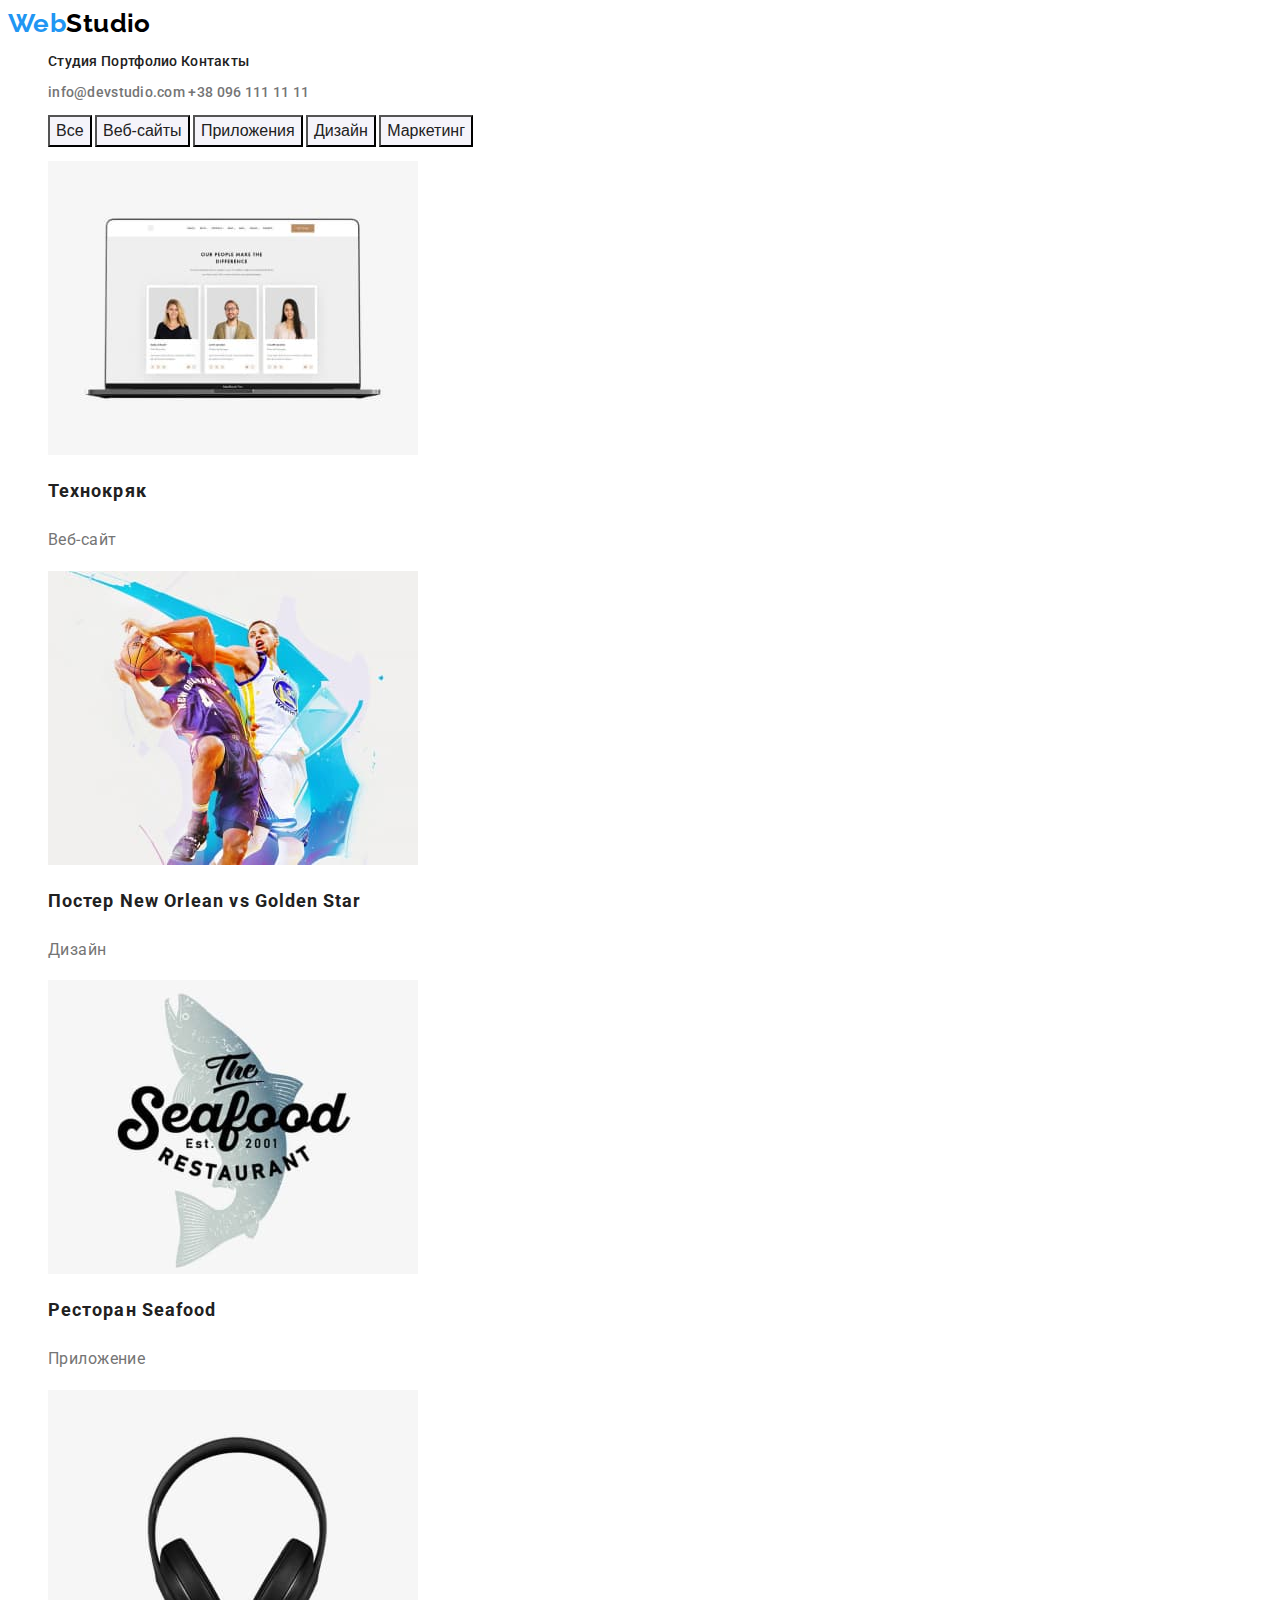
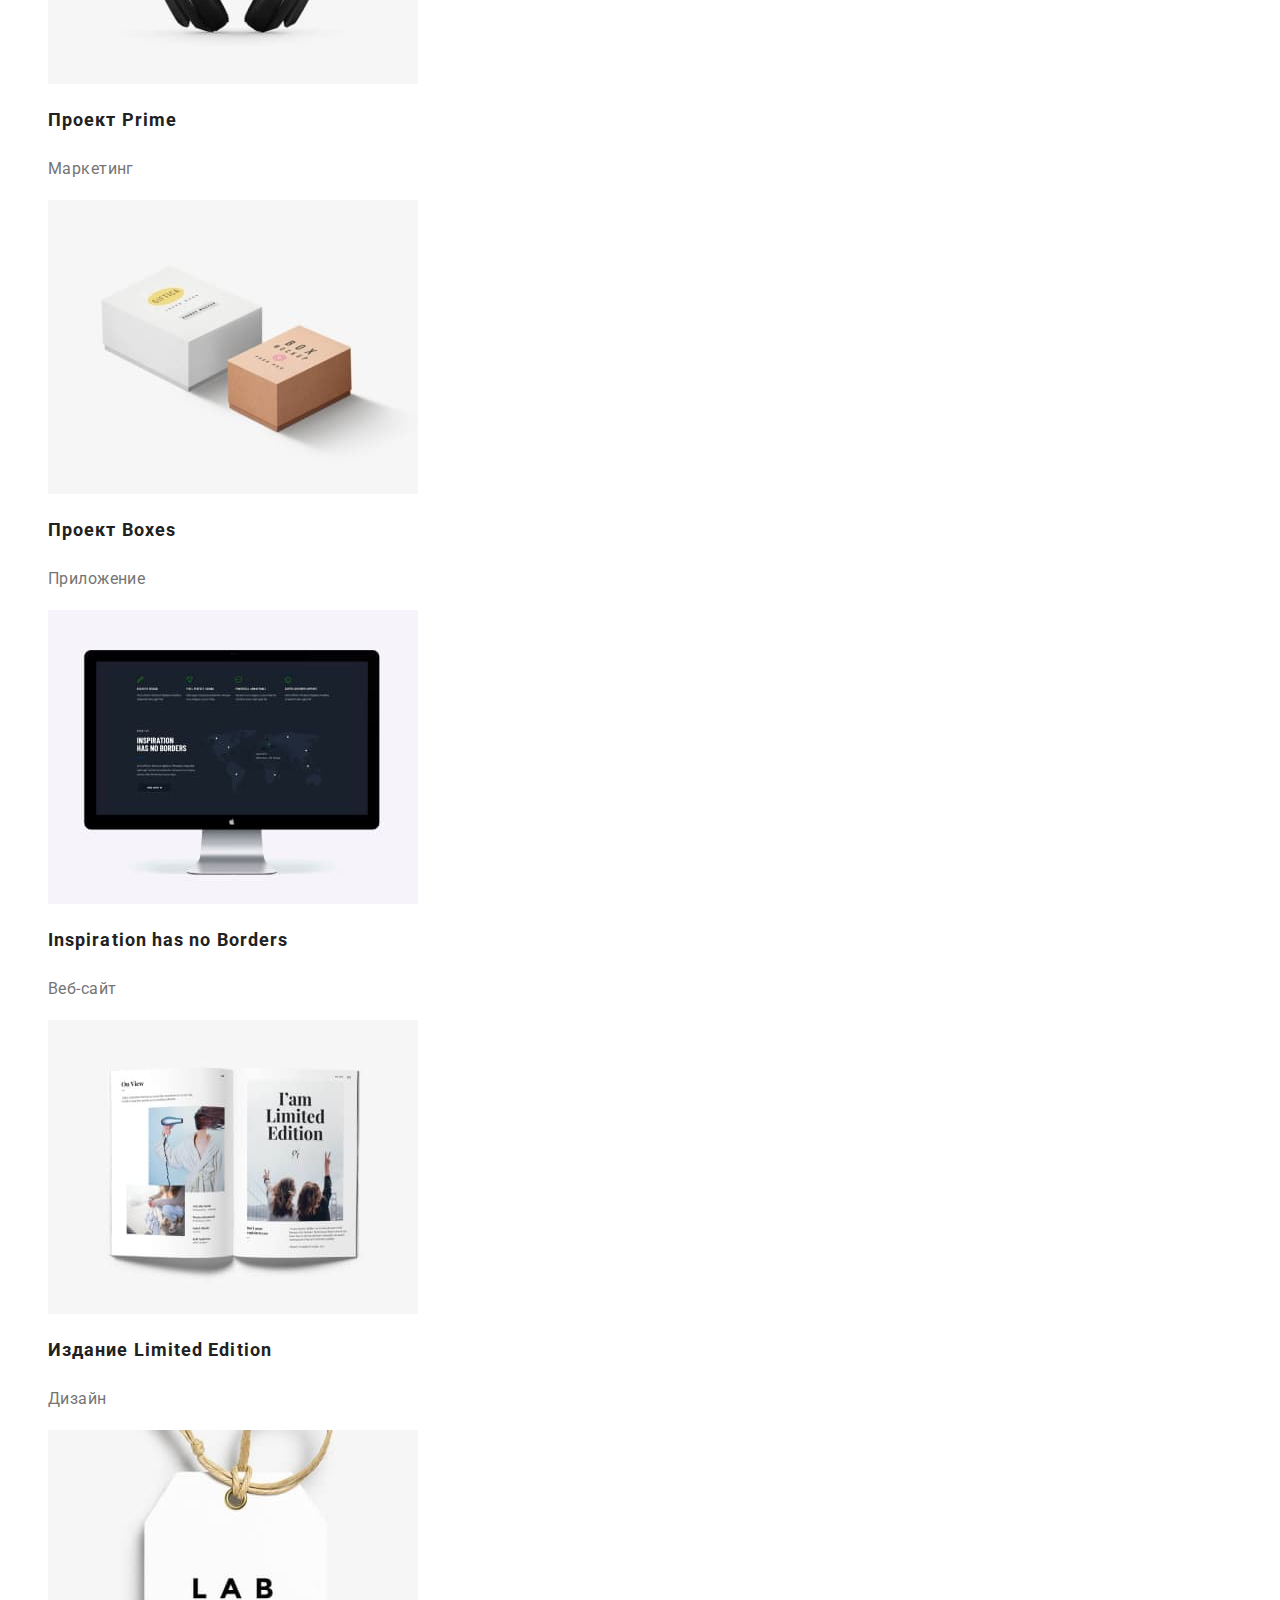
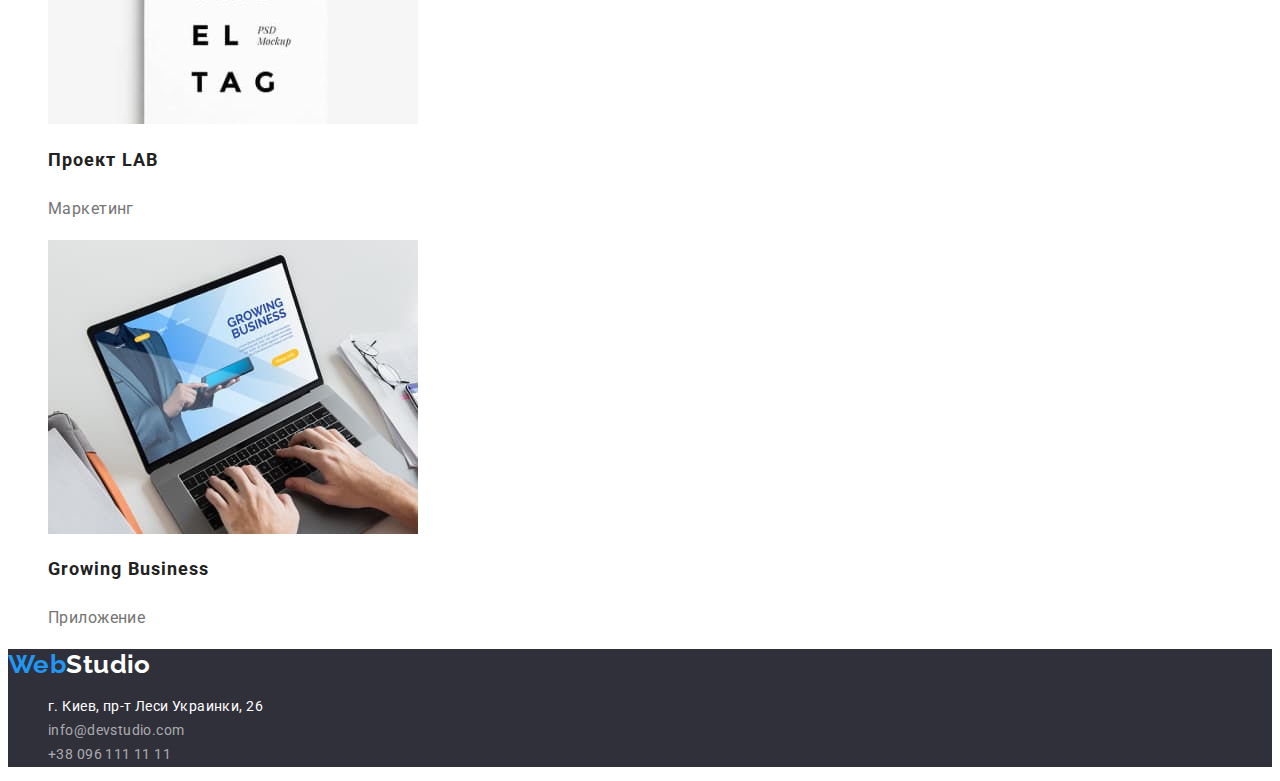
==== portfolio.html @ b0aa42a1 "Initial commit" ====
<!DOCTYPE html>
<html lang="ru">
  <head>
    <meta charset="UTF-8" />
    <meta http-equiv="X-UA-Compatible" content="IE=edge" />
    <meta name="viewport" content="width=device-width, initial-scale=1.0" />
    <title>PortfolioPage</title>
    <link
      href="https://fonts.googleapis.com/css2?family=Raleway:wght@700&family=Roboto:wght@400;500;700;900&display=swap"
      rel="stylesheet"
    />
    <link rel="stylesheet" href="./css/styles.css" />
  </head>

  <body>
    <!-- Header -->

    <header>
      <nav>
        <a href="./index.html" class="logo"><span class="logo-first">Web</span>Studio</a>

        <ul class="site-nav list">
          <li class="list-item"><a href="./index.html" class="link">Студия</a></li>
          <li class="list-item"><a href="./portfolio.html" class="link">Портфолио</a></li>
          <li class="list-item"><a href="#" class="link">Контакты</a></li>
        </ul>
      </nav>
      <ul class="auth-nav list">
        <li class="list-item">
          <a href="mailto:info@devstudio.com" class="link">info@devstudio.com</a>
        </li>
        <li class="list-item"><a href="tel:+380961111111" class="link">+38 096 111 11 11</a></li>
      </ul>
    </header>

    <!--Main section-->

    <main>
      <section class="section-portfolio">
        <h1 hidden>Наши работы</h1>

        <!-- Works filter -->

        <ul class="filter list">
          <li class="list-item"><button type="button" class="filter-button">Все</button></li>
          <li class="list-item"><button type="button" class="filter-button">Веб-сайты</button></li>
          <li class="list-item"><button type="button" class="filter-button">Приложения</button></li>
          <li class="list-item"><button type="button" class="filter-button">Дизайн</button></li>
          <li class="list-item"><button type="button" class="filter-button">Маркетинг</button></li>
        </ul>

        <!-- Works examples -->

        <ul class="filter-items list">
          <li>
            <a href="#" class="link">
              <img src="./images/web-tech.jpg" alt="Презентация проекта технокряк" width="370" />
              <h2 class="title">Технокряк</h2>
              <p class="filter-type">Веб-сайт</p>
            </a>
          </li>
          <li>
            <a href="#" class="link">
              <img
                src="./images/design-no.jpg"
                alt="Постер New Orlean vs Golden State Warriors"
                width="370"
              />
              <h2 class="title">Постер New Orlean vs Golden Star</h2>
              <p class="filter-type">Дизайн</p>
            </a>
          </li>
          <li>
            <a href="#" class="link">
              <img
                src="./images/app-seafoof.jpg"
                alt="Презентация приложения Seafood"
                width="370"
              />
              <h2 class="title">Ресторан Seafood</h2>
              <p class="filter-type">Приложение</p>
            </a>
          </li>
          <li>
            <a href="#" class="link">
              <img src="./images/marketing-prime.jpg" alt="Презентация проекта Prime" width="370" />
              <h2 class="title">Проект Prime</h2>
              <p class="filter-type">Маркетинг</p>
            </a>
          </li>
          <li>
            <a href="#" class="link">
              <img src="./images/app-boxes.jpg" alt="Презентация проекта Boxes" width="370" />
              <h2 class="title">Проект Boxes</h2>
              <p class="filter-type">Приложение</p>
            </a>
          </li>
          <li>
            <a href="#" class="link">
              <img
                src="./images/web-inspiration.jpg"
                alt="Презентация проекта Inspiration has no Borders"
                width="370"
              />
              <h2 class="title">Inspiration has no Borders</h2>
              <p class="filter-type">Веб-сайт</p>
            </a>
          </li>
          <li>
            <a href="#" class="link">
              <img src="./images/design-le.jpg" alt="Дизайн издания Limited Edition" width="370" />
              <h2 class="title">Издание Limited Edition</h2>
              <p class="filter-type">Дизайн</p>
            </a>
          </li>
          <li>
            <a href="#" class="link">
              <img src="./images/marketing-lab.jpg" alt="Презентация проекта LAB" width="370" />
              <h2 class="title">Проект LAB</h2>
              <p class="filter-type">Маркетинг</p>
            </a>
          </li>
          <li>
            <a href="#" class="link">
              <img
                src="./images/app-gb.jpg"
                alt="Презентация приложения Growing Business"
                width="370"
              />
              <h2 class="title">Growing Business</h2>
              <p class="filter-type">Приложение</p>
            </a>
          </li>
        </ul>
      </section>
    </main>

    <!-- Footer -->

    <footer class="section-address">
      <a href="./index.html" class="logo"><span class="logo-first">Web</span>Studio</a>
      <address>
        <ul class="list">
          <li>
            <a
              href="https://www.google.com.ua/maps/place/%D0%B1%D1%83%D0%BB.+%D0%9B%D0%B5%D1%81%D0%B8+%D0%A3%D0%BA%D1%80%D0%B0%D0%B8%D0%BD%D0%BA%D0%B8,+26,+%D0%9A%D0%B8%D0%B5%D0%B2,+02000/@50.4267174,30.5365151,17.56z/data=!4m5!3m4!1s0x40d4cf0e033ecbe9:0x57a4dffefec77da0!8m2!3d50.4265807!4d30.538386?hl=ru"
              class="map-address link"
              >г. Киев, пр-т Леси Украинки, 26</a
            >
          </li>
          <li>
            <a href="mailto:info@devstudio.com" class="email link">info@devstudio.com</a>
          </li>
          <li>
            <a href="tel:+380961111111" class="phone link">+38 096 111 11 11</a>
          </li>
        </ul>
      </address>
    </footer>
  </body>
</html>
---- css/styles.css ----
:root {
  --primary-text-color: #757575;
  --title-text-color: #212121;
  --accent-color: #2196f3;
  --primary-bgcolor: #ffffff;
  --secondary-bgcolor: #2f303a;
}

body {
  background-color: var(--primary-bgcolor);
  color: var(--primary-text-color);
  font-family: Roboto, sans-serif;
  font-size: 14px;
  letter-spacing: 0.03em;
}

.link {
  text-decoration: unset;
}

.list {
  list-style: none;
}

.section-title {
  color: var(--title-text-color);
}

/* Header */

/* Logo */

.logo {
  text-decoration: unset;
  color: #000000;
  font-family: Raleway, sans-serif;
  font-weight: 700;
  font-size: 26px;
  line-height: 1.19;
}

.logo-first {
  color: var(--accent-color);
}

/* Main navigation */

.site-nav .link {
  text-decoration: unset;
  color: var(--title-text-color);
  font-weight: 500;
  line-height: 1.14;
  letter-spacing: 0.02em;
}

.site-nav .list-item,
.auth-nav .list-item {
  display: inline-block;
}

.site-nav .link:hover,
.site-nav .link:focus {
  color: var(--accent-color);
}

.auth-nav .link {
  color: var(--primary-text-color);
  font-weight: 500;
  line-height: 1.14;
  letter-spacing: 0.02em;
}

.auth-nav .link:hover,
.auth-nav .link:focus {
  color: var(--accent-color);
}

/* Hero title*/

.hero-title {
  font-weight: 900;
  font-size: 44px;
  line-height: 1.36;
  text-align: center;
  letter-spacing: 0.06em;
  color: #ffffff;
  text-transform: uppercase;
  background-color: var(--secondary-bgcolor); /* temporarily add-ons for visualization */
}

/* Hero button */

.hero-button {
  color: #ffffff;
  background-color: var(--accent-color);
  font-weight: 700;
  font-size: 16px;
  line-height: 1.87;
  display: flex;
  align-items: center;
  text-align: center;
  letter-spacing: 0.06em;
  cursor: pointer;
}

/* Features section */

.section-features {
  line-height: 1.71;
}

.section-features .title {
  color: var(--title-text-color);
  font-weight: 700;
  line-height: 1.14;
  text-transform: uppercase;
}

.features > .list-item {
  display: inline-block;
}

/* Occupation section */

.section-occupation > .section-title {
  font-weight: 700;
  font-size: 36px;
  line-height: 1.17;
}

.occupation > .list-item {
  display: inline-block;
}

/* Our tem section */

.section-team {
  background-color: #e5e5e5;
}

.section-team > .section-title {
  font-weight: 700;
  font-size: 36px;
  line-height: 1.17;
}

.team-unit {
  color: var(--title-text-color);
  font-weight: 500;
  font-size: 16px;
  line-height: 1.19;
  text-align: center;
}

.unit-position {
  font-size: 16px;
  line-height: 1.19;
  text-align: center;
}

.team > .list-item {
  display: inline-block;
  background-color: var(--primary-bgcolor);
}

/* Footer */

.section-address {
  background-color: var(--secondary-bgcolor);
  line-height: 1.71;
}

.section-address .logo {
  color: #ffffff;
}

.section-address .map-address {
  font-style: normal;
  color: #ffffff;
}

.section-address .email,
.section-address .phone {
  font-style: normal;
  color: #ffffff99;
}

.section-address .link:hover,
.section-address .link:focus {
  color: var(--accent-color);
}

/* PORTFOLIO PAGE PORTFOLIO PAGE PORTFOLIO PAGE PORTFOLIO PAGE PORTFOLIO PAGE PORTFOLIO PAGE */

/* Works filter */

.filter > .list-item {
  display: inline-block;
}

.filter-button {
  background-color: #f5f4fa;
  color: var(--title-text-color);
  font-weight: 500;
  font-size: 16px;
  line-height: 1.62;
  text-align: center;
  cursor: pointer;
}

.filter-button:hover,
.filter-button:focus {
  background-color: var(--accent-color);
  color: #ffffff;
}

.filter-items .title {
  color: var(--title-text-color);
  font-weight: 700;
  font-size: 18px;
  line-height: 2;
  letter-spacing: 0.06em;
}

.filter-items .filter-type {
  color: var(--primary-text-color);
  font-size: 16px;
  line-height: 1.87;
}
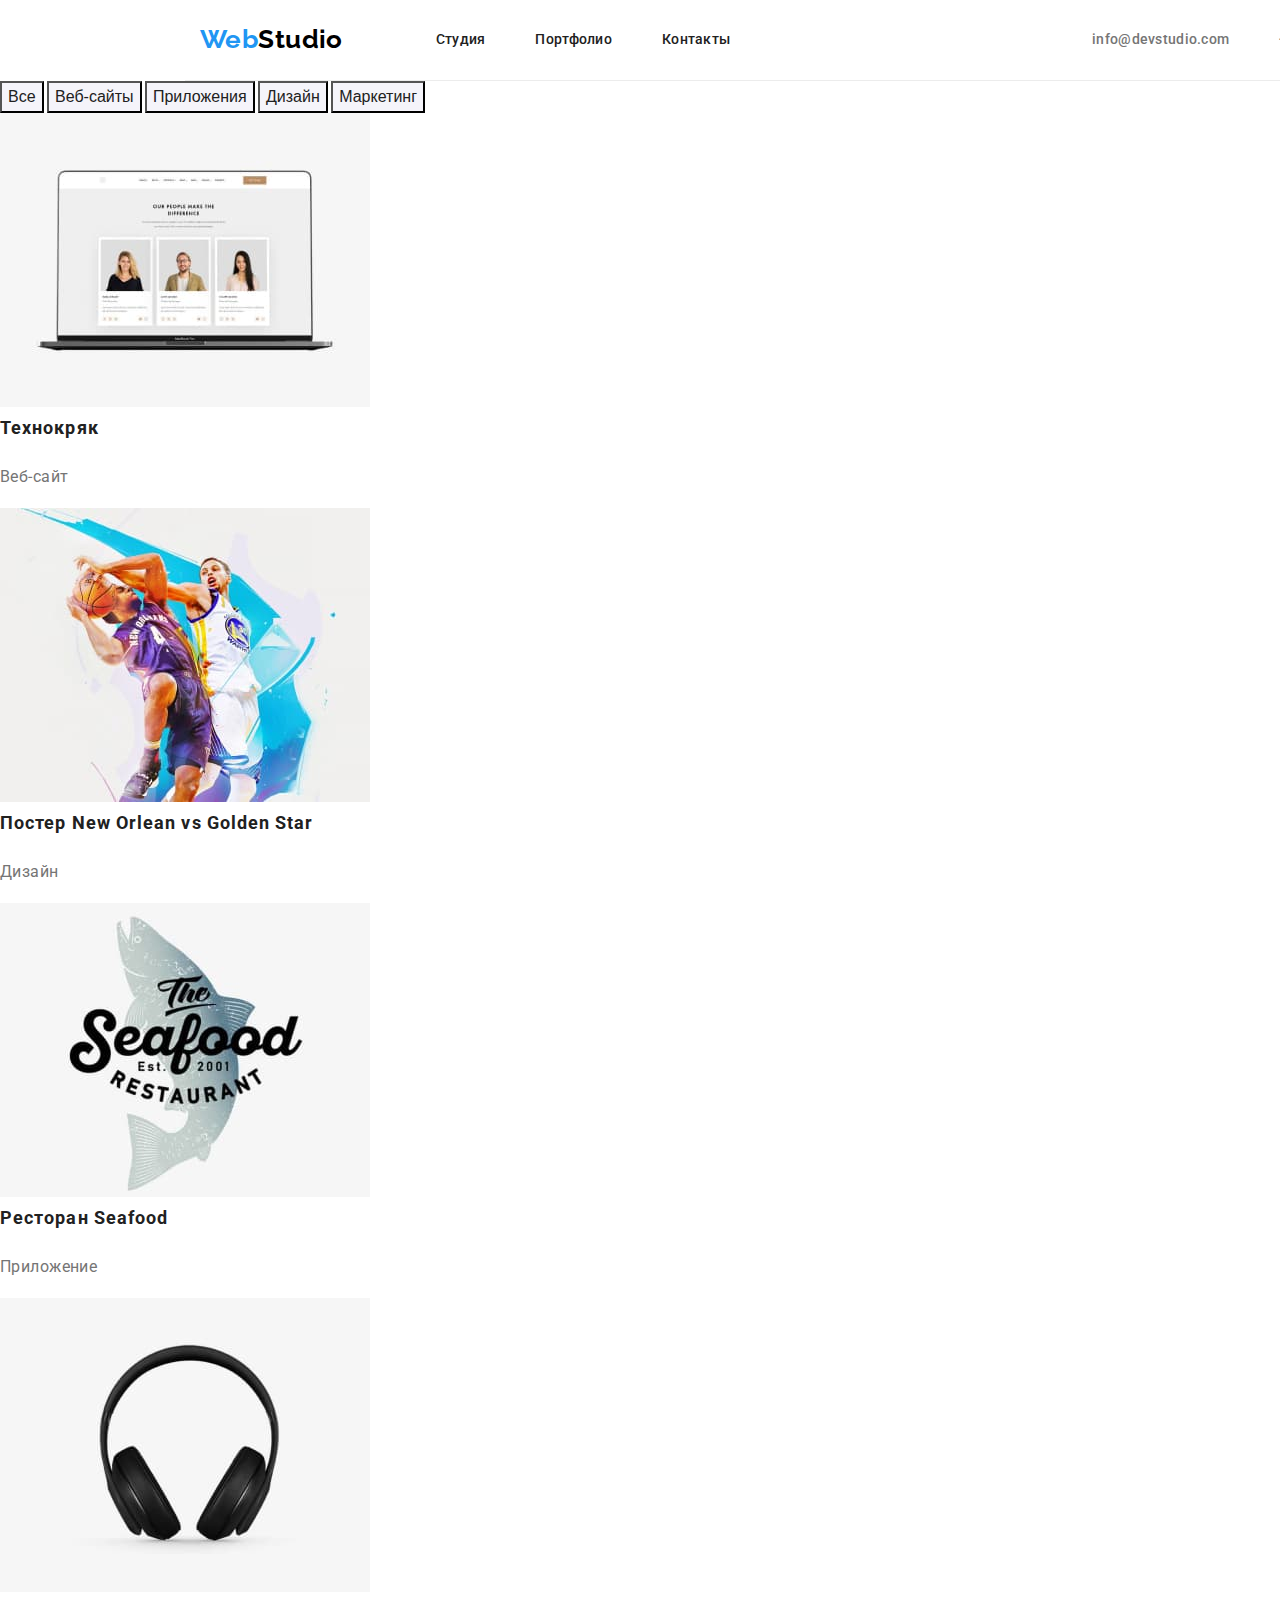
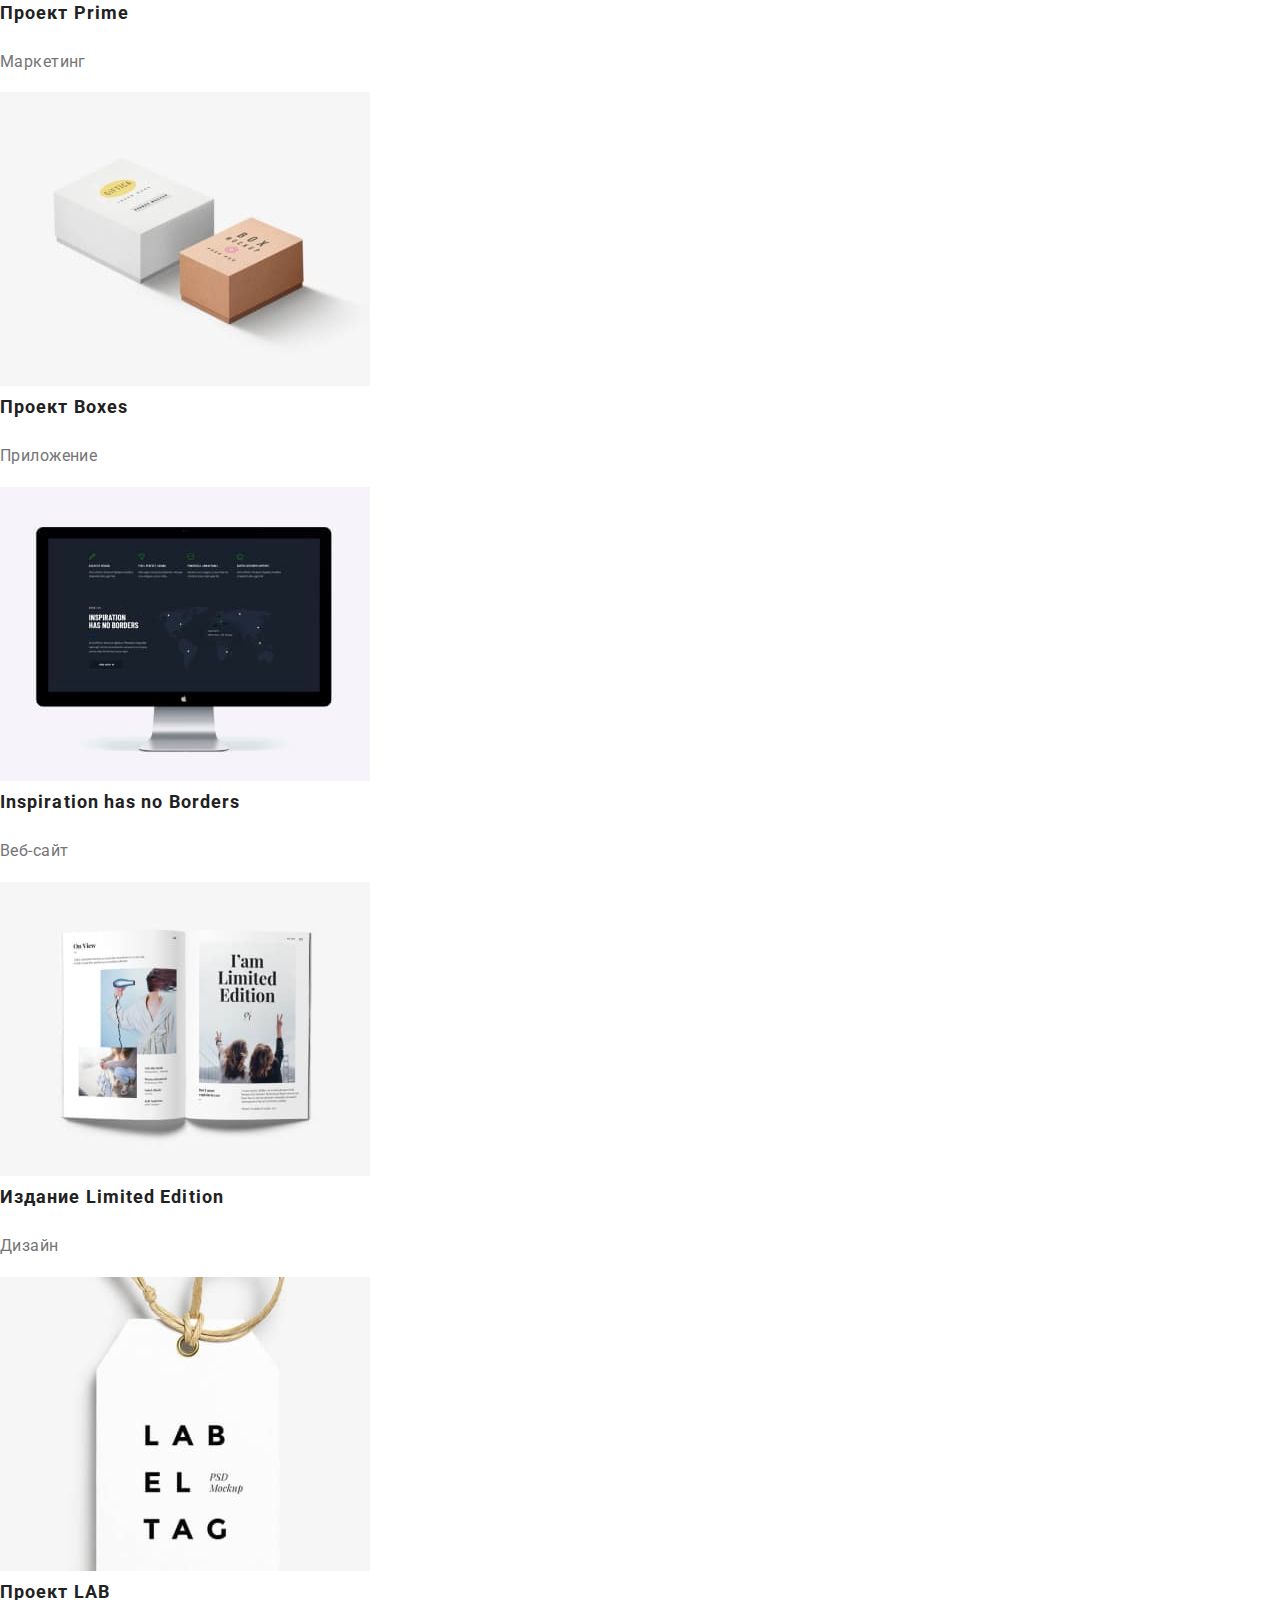
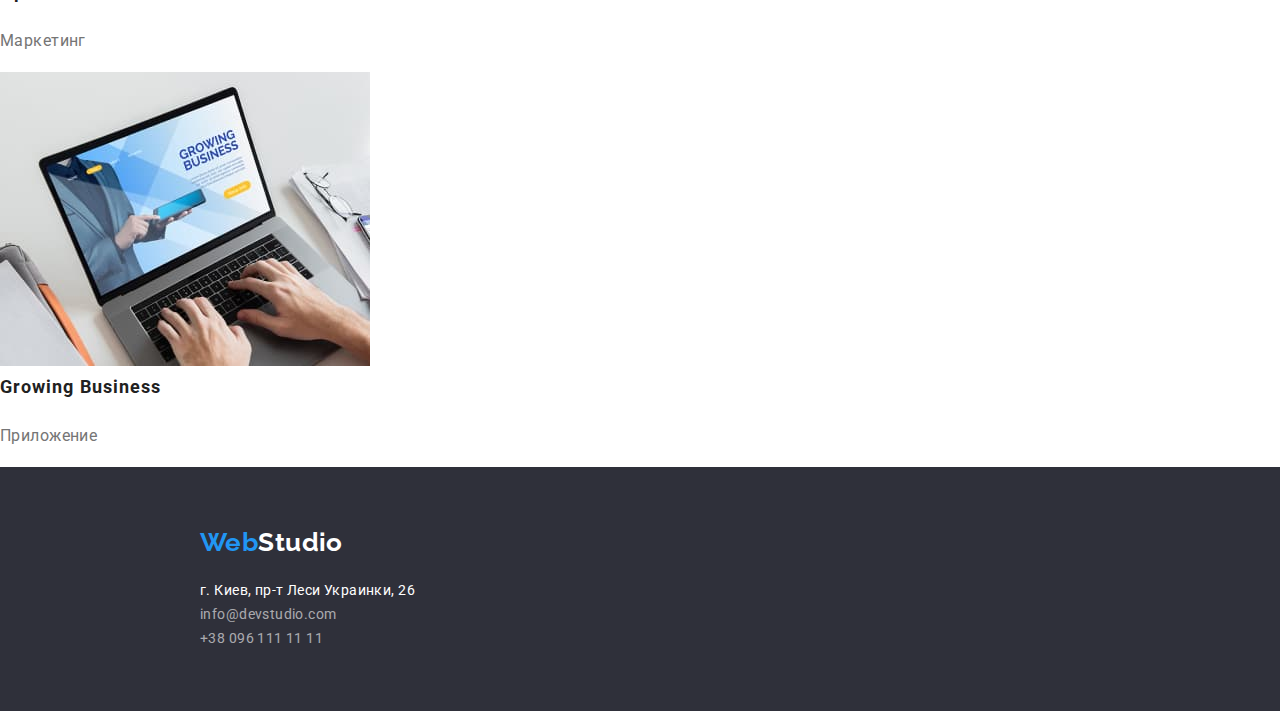
==== commit be8e2a2a: "finish main page" ====
--- a/portfolio.html
+++ b/portfolio.html
@@ -13,149 +13,170 @@
   </head>
 
   <body>
-    <!-- Header -->
+    <div class="wrap">
+      <!--Header-->
 
-    <header>
-      <nav>
-        <a href="./index.html" class="logo"><span class="logo-first">Web</span>Studio</a>
+      <header>
+        <div class="container top-bar">
+          <a href="./index.html" class="logo"><span class="logo-first">Web</span>Studio</a>
+          <nav>
+            <ul class="site-nav list">
+              <li class="list-item"><a href="./index.html" class="link">Студия</a></li>
+              <li class="list-item"><a href="./portfolio.html" class="link">Портфолио</a></li>
+              <li class="list-item"><a href="#" class="link">Контакты</a></li>
+            </ul>
+          </nav>
+          <ul class="auth-nav list">
+            <li class="list-item">
+              <a href="mailto:info@devstudio.com" class="link">info@devstudio.com</a>
+            </li>
+            <li class="list-item">
+              <a href="tel:+380961111111" class="link">+38 096 111 11 11</a>
+            </li>
+          </ul>
+        </div>
+      </header>
 
-        <ul class="site-nav list">
-          <li class="list-item"><a href="./index.html" class="link">Студия</a></li>
-          <li class="list-item"><a href="./portfolio.html" class="link">Портфолио</a></li>
-          <li class="list-item"><a href="#" class="link">Контакты</a></li>
-        </ul>
-      </nav>
-      <ul class="auth-nav list">
-        <li class="list-item">
-          <a href="mailto:info@devstudio.com" class="link">info@devstudio.com</a>
-        </li>
-        <li class="list-item"><a href="tel:+380961111111" class="link">+38 096 111 11 11</a></li>
-      </ul>
-    </header>
+      <!--Main section-->
 
-    <!--Main section-->
+      <main>
+        <section class="section-portfolio">
+          <h1 hidden>Наши работы</h1>
 
-    <main>
-      <section class="section-portfolio">
-        <h1 hidden>Наши работы</h1>
+          <!-- Works filter -->
 
-        <!-- Works filter -->
+          <ul class="filter list">
+            <li class="list-item"><button type="button" class="filter-button">Все</button></li>
+            <li class="list-item">
+              <button type="button" class="filter-button">Веб-сайты</button>
+            </li>
+            <li class="list-item">
+              <button type="button" class="filter-button">Приложения</button>
+            </li>
+            <li class="list-item"><button type="button" class="filter-button">Дизайн</button></li>
+            <li class="list-item">
+              <button type="button" class="filter-button">Маркетинг</button>
+            </li>
+          </ul>
 
-        <ul class="filter list">
-          <li class="list-item"><button type="button" class="filter-button">Все</button></li>
-          <li class="list-item"><button type="button" class="filter-button">Веб-сайты</button></li>
-          <li class="list-item"><button type="button" class="filter-button">Приложения</button></li>
-          <li class="list-item"><button type="button" class="filter-button">Дизайн</button></li>
-          <li class="list-item"><button type="button" class="filter-button">Маркетинг</button></li>
-        </ul>
+          <!-- Works examples -->
 
-        <!-- Works examples -->
+          <ul class="filter-items list">
+            <li>
+              <a href="#" class="link">
+                <img src="./images/web-tech.jpg" alt="Презентация проекта технокряк" width="370" />
+                <h2 class="title">Технокряк</h2>
+                <p class="filter-type">Веб-сайт</p>
+              </a>
+            </li>
+            <li>
+              <a href="#" class="link">
+                <img
+                  src="./images/design-no.jpg"
+                  alt="Постер New Orlean vs Golden State Warriors"
+                  width="370"
+                />
+                <h2 class="title">Постер New Orlean vs Golden Star</h2>
+                <p class="filter-type">Дизайн</p>
+              </a>
+            </li>
+            <li>
+              <a href="#" class="link">
+                <img
+                  src="./images/app-seafoof.jpg"
+                  alt="Презентация приложения Seafood"
+                  width="370"
+                />
+                <h2 class="title">Ресторан Seafood</h2>
+                <p class="filter-type">Приложение</p>
+              </a>
+            </li>
+            <li>
+              <a href="#" class="link">
+                <img
+                  src="./images/marketing-prime.jpg"
+                  alt="Презентация проекта Prime"
+                  width="370"
+                />
+                <h2 class="title">Проект Prime</h2>
+                <p class="filter-type">Маркетинг</p>
+              </a>
+            </li>
+            <li>
+              <a href="#" class="link">
+                <img src="./images/app-boxes.jpg" alt="Презентация проекта Boxes" width="370" />
+                <h2 class="title">Проект Boxes</h2>
+                <p class="filter-type">Приложение</p>
+              </a>
+            </li>
+            <li>
+              <a href="#" class="link">
+                <img
+                  src="./images/web-inspiration.jpg"
+                  alt="Презентация проекта Inspiration has no Borders"
+                  width="370"
+                />
+                <h2 class="title">Inspiration has no Borders</h2>
+                <p class="filter-type">Веб-сайт</p>
+              </a>
+            </li>
+            <li>
+              <a href="#" class="link">
+                <img
+                  src="./images/design-le.jpg"
+                  alt="Дизайн издания Limited Edition"
+                  width="370"
+                />
+                <h2 class="title">Издание Limited Edition</h2>
+                <p class="filter-type">Дизайн</p>
+              </a>
+            </li>
+            <li>
+              <a href="#" class="link">
+                <img src="./images/marketing-lab.jpg" alt="Презентация проекта LAB" width="370" />
+                <h2 class="title">Проект LAB</h2>
+                <p class="filter-type">Маркетинг</p>
+              </a>
+            </li>
+            <li>
+              <a href="#" class="link">
+                <img
+                  src="./images/app-gb.jpg"
+                  alt="Презентация приложения Growing Business"
+                  width="370"
+                />
+                <h2 class="title">Growing Business</h2>
+                <p class="filter-type">Приложение</p>
+              </a>
+            </li>
+          </ul>
+        </section>
+      </main>
 
-        <ul class="filter-items list">
-          <li>
-            <a href="#" class="link">
-              <img src="./images/web-tech.jpg" alt="Презентация проекта технокряк" width="370" />
-              <h2 class="title">Технокряк</h2>
-              <p class="filter-type">Веб-сайт</p>
-            </a>
-          </li>
-          <li>
-            <a href="#" class="link">
-              <img
-                src="./images/design-no.jpg"
-                alt="Постер New Orlean vs Golden State Warriors"
-                width="370"
-              />
-              <h2 class="title">Постер New Orlean vs Golden Star</h2>
-              <p class="filter-type">Дизайн</p>
-            </a>
-          </li>
-          <li>
-            <a href="#" class="link">
-              <img
-                src="./images/app-seafoof.jpg"
-                alt="Презентация приложения Seafood"
-                width="370"
-              />
-              <h2 class="title">Ресторан Seafood</h2>
-              <p class="filter-type">Приложение</p>
-            </a>
-          </li>
-          <li>
-            <a href="#" class="link">
-              <img src="./images/marketing-prime.jpg" alt="Презентация проекта Prime" width="370" />
-              <h2 class="title">Проект Prime</h2>
-              <p class="filter-type">Маркетинг</p>
-            </a>
-          </li>
-          <li>
-            <a href="#" class="link">
-              <img src="./images/app-boxes.jpg" alt="Презентация проекта Boxes" width="370" />
-              <h2 class="title">Проект Boxes</h2>
-              <p class="filter-type">Приложение</p>
-            </a>
-          </li>
-          <li>
-            <a href="#" class="link">
-              <img
-                src="./images/web-inspiration.jpg"
-                alt="Презентация проекта Inspiration has no Borders"
-                width="370"
-              />
-              <h2 class="title">Inspiration has no Borders</h2>
-              <p class="filter-type">Веб-сайт</p>
-            </a>
-          </li>
-          <li>
-            <a href="#" class="link">
-              <img src="./images/design-le.jpg" alt="Дизайн издания Limited Edition" width="370" />
-              <h2 class="title">Издание Limited Edition</h2>
-              <p class="filter-type">Дизайн</p>
-            </a>
-          </li>
-          <li>
-            <a href="#" class="link">
-              <img src="./images/marketing-lab.jpg" alt="Презентация проекта LAB" width="370" />
-              <h2 class="title">Проект LAB</h2>
-              <p class="filter-type">Маркетинг</p>
-            </a>
-          </li>
-          <li>
-            <a href="#" class="link">
-              <img
-                src="./images/app-gb.jpg"
-                alt="Презентация приложения Growing Business"
-                width="370"
-              />
-              <h2 class="title">Growing Business</h2>
-              <p class="filter-type">Приложение</p>
-            </a>
-          </li>
-        </ul>
-      </section>
-    </main>
+      <!-- Footer -->
 
-    <!-- Footer -->
-
-    <footer class="section-address">
-      <a href="./index.html" class="logo"><span class="logo-first">Web</span>Studio</a>
-      <address>
-        <ul class="list">
-          <li>
-            <a
-              href="https://www.google.com.ua/maps/place/%D0%B1%D1%83%D0%BB.+%D0%9B%D0%B5%D1%81%D0%B8+%D0%A3%D0%BA%D1%80%D0%B0%D0%B8%D0%BD%D0%BA%D0%B8,+26,+%D0%9A%D0%B8%D0%B5%D0%B2,+02000/@50.4267174,30.5365151,17.56z/data=!4m5!3m4!1s0x40d4cf0e033ecbe9:0x57a4dffefec77da0!8m2!3d50.4265807!4d30.538386?hl=ru"
-              class="map-address link"
-              >г. Киев, пр-т Леси Украинки, 26</a
-            >
-          </li>
-          <li>
-            <a href="mailto:info@devstudio.com" class="email link">info@devstudio.com</a>
-          </li>
-          <li>
-            <a href="tel:+380961111111" class="phone link">+38 096 111 11 11</a>
-          </li>
-        </ul>
-      </address>
-    </footer>
+      <footer class="section bottom">
+        <div class="container bottom-shell">
+          <a href="./index.html" class="logo"><span class="logo-first">Web</span>Studio</a>
+          <address>
+            <ul class="bottom-list list">
+              <li>
+                <a
+                  href="https://www.google.com.ua/maps/place/%D0%B1%D1%83%D0%BB.+%D0%9B%D0%B5%D1%81%D0%B8+%D0%A3%D0%BA%D1%80%D0%B0%D0%B8%D0%BD%D0%BA%D0%B8,+26,+%D0%9A%D0%B8%D0%B5%D0%B2,+02000/@50.4267174,30.5365151,17.56z/data=!4m5!3m4!1s0x40d4cf0e033ecbe9:0x57a4dffefec77da0!8m2!3d50.4265807!4d30.538386?hl=ru"
+                  class="map-address link"
+                  >г. Киев, пр-т Леси Украинки, 26</a
+                >
+              </li>
+              <li>
+                <a href="mailto:info@devstudio.com" class="mailphone link">info@devstudio.com</a>
+              </li>
+              <li>
+                <a href="tel:+380961111111" class="mailphone link">+38 096 111 11 11</a>
+              </li>
+            </ul>
+          </address>
+        </div>
+      </footer>
+    </div>
   </body>
 </html>
--- a/css/styles.css
+++ b/css/styles.css
@@ -7,6 +7,7 @@
 }
 
 body {
+  margin: 0;
   background-color: var(--primary-bgcolor);
   color: var(--primary-text-color);
   font-family: Roboto, sans-serif;
@@ -14,11 +15,22 @@
   letter-spacing: 0.03em;
 }
 
+h1,
+h2,
+h3,
+h4 {
+  margin: 0px;
+}
+
 .link {
   text-decoration: unset;
+  margin: 0px;
+  padding: 0px;
 }
 
 .list {
+  margin: 0;
+  padding: 0;
   list-style: none;
 }
 
@@ -26,7 +38,25 @@
   color: var(--title-text-color);
 }
 
+.wrap {
+  width: 1600px;
+  margin: 0px auto;
+}
+.container {
+  width: 1200px;
+  padding: 0 15px;
+  margin: 0 auto;
+}
+
 /* Header */
+
+.top-bar {
+  padding-bottom: 25px;
+  padding-top: 24px;
+  display: flex;
+  align-items: center;
+  border-bottom: 1px solid #ececec;
+}
 
 /* Logo */
 
@@ -45,6 +75,11 @@
 
 /* Main navigation */
 
+.site-nav {
+  display: flex;
+  margin-left: 93px;
+}
+
 .site-nav .link {
   text-decoration: unset;
   color: var(--title-text-color);
@@ -53,14 +88,19 @@
   letter-spacing: 0.02em;
 }
 
-.site-nav .list-item,
-.auth-nav .list-item {
-  display: inline-block;
+.site-nav > .list-item:not(:first-child),
+.auth-nav > .list-item:not(:first-child) {
+  margin-left: 50px;
 }
 
 .site-nav .link:hover,
 .site-nav .link:focus {
   color: var(--accent-color);
+}
+
+.auth-nav {
+  display: flex;
+  margin-left: auto;
 }
 
 .auth-nav .link {
@@ -75,9 +115,18 @@
   color: var(--accent-color);
 }
 
+.section {
+  padding-top: 94px;
+  padding-bottom: 94px;
+}
 /* Hero title*/
 
-.hero-title {
+.hero {
+  background-color: var(--secondary-bgcolor); /* temporarily add-ons for visualization */
+  text-align: center;
+}
+
+.hero > .hero-title {
   font-weight: 900;
   font-size: 44px;
   line-height: 1.36;
@@ -85,108 +134,151 @@
   letter-spacing: 0.06em;
   color: #ffffff;
   text-transform: uppercase;
-  background-color: var(--secondary-bgcolor); /* temporarily add-ons for visualization */
+  margin: 0 0 30px;
 }
 
 /* Hero button */
 
-.hero-button {
+.hero > .hero-button {
   color: #ffffff;
   background-color: var(--accent-color);
+
   font-weight: 700;
   font-size: 16px;
   line-height: 1.87;
-  display: flex;
-  align-items: center;
-  text-align: center;
   letter-spacing: 0.06em;
   cursor: pointer;
+
+  padding: 10px 32px;
+  display: inline-block;
+  min-width: 200px;
+  border: 0px;
+  border-radius: 4px;
 }
 
 /* Features section */
 
-.section-features {
-  line-height: 1.71;
-}
-
-.section-features .title {
+.features .title {
   color: var(--title-text-color);
   font-weight: 700;
   line-height: 1.14;
   text-transform: uppercase;
 }
 
-.features > .list-item {
-  display: inline-block;
+.features .features-list {
+  line-height: 1.71;
+  display: flex;
+}
+
+.features-list > .list-item {
+  width: calc((100%-90px) / 4);
+}
+
+.features-list > .list-item:not(:first-child) {
+  margin-left: 30px;
 }
 
 /* Occupation section */
 
-.section-occupation > .section-title {
+.section.occupation {
+  padding-top: 0px;
+}
+
+.occupation .occupation-shell {
+  text-align: center;
+}
+
+.occupation .section-title {
   font-weight: 700;
   font-size: 36px;
   line-height: 1.17;
-}
-
-.occupation > .list-item {
-  display: inline-block;
+
+  margin: 0px auto 50px;
+}
+
+.occupation .occupation-list {
+  display: flex;
+}
+
+.occupation-list > .list-item {
+  line-height: 0;
+}
+
+.occupation-list > .list-item:not(:first-child) {
+  margin-left: 30px;
 }
 
 /* Our tem section */
 
-.section-team {
+.team {
   background-color: #e5e5e5;
-}
-
-.section-team > .section-title {
+  font-size: 16px;
+  line-height: 1.19;
+}
+
+.team .section-title {
   font-weight: 700;
   font-size: 36px;
   line-height: 1.17;
+
+  margin-bottom: 50px;
+}
+
+.team .team-list {
+  display: flex;
+}
+
+.team-list > .list-item {
+  width: calc((100%-90px) / 4);
+  background-color: var(--primary-bgcolor);
+  text-align: center;
+}
+
+.team-list > .list-item:not(:first-child) {
+  margin-left: 30px;
 }
 
 .team-unit {
   color: var(--title-text-color);
   font-weight: 500;
-  font-size: 16px;
-  line-height: 1.19;
-  text-align: center;
+  margin-top: 30px;
+  margin-bottom: 10px;
 }
 
 .unit-position {
-  font-size: 16px;
-  line-height: 1.19;
-  text-align: center;
-}
-
-.team > .list-item {
-  display: inline-block;
-  background-color: var(--primary-bgcolor);
+  margin-top: 0px;
+  margin-bottom: 30px;
 }
 
 /* Footer */
 
-.section-address {
+.bottom {
+  padding-top: 60px;
+  padding-bottom: 60px;
   background-color: var(--secondary-bgcolor);
   line-height: 1.71;
 }
 
-.section-address .logo {
-  color: #ffffff;
-}
-
-.section-address .map-address {
+.bottom .logo {
+  color: #ffffff;
+}
+
+.bottom .bottom-list {
+  margin-top: 20px;
+}
+
+.bottom .map-address {
   font-style: normal;
   color: #ffffff;
 }
 
-.section-address .email,
-.section-address .phone {
+.bottom .mailphone {
   font-style: normal;
   color: #ffffff99;
 }
 
-.section-address .link:hover,
-.section-address .link:focus {
+.bottom .link:hover,
+.bottom .link:focus {
   color: var(--accent-color);
 }
 
@@ -227,3 +319,7 @@
   font-size: 16px;
   line-height: 1.87;
 }
+
+/* .occupation-list > .list-item {
+  line-height: 0;
+} */
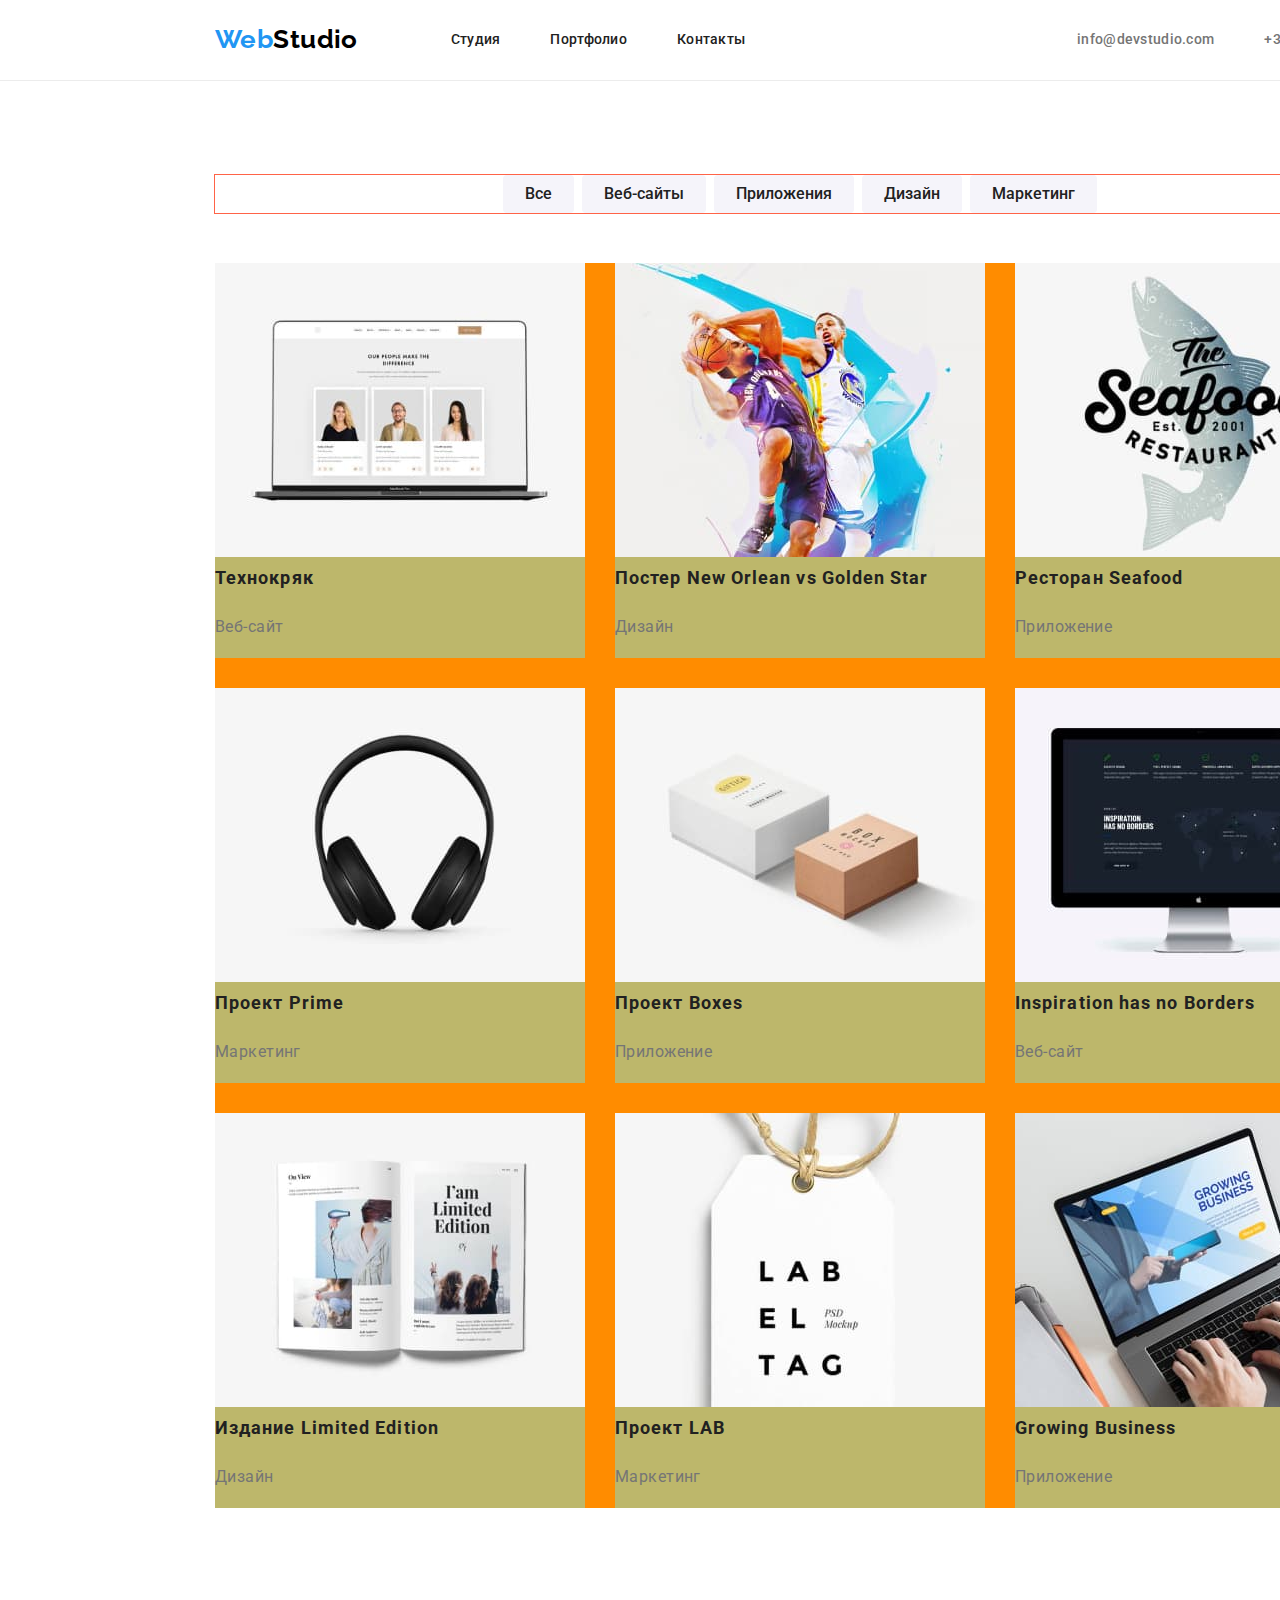
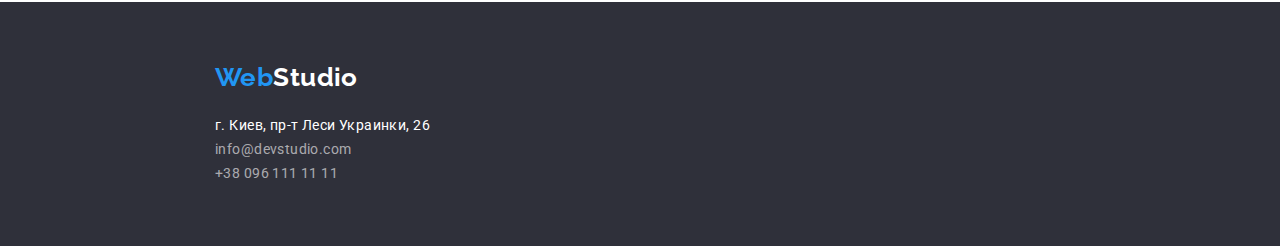
==== commit 75d2a0b1: "finish portfolio" ====
--- a/portfolio.html
+++ b/portfolio.html
@@ -9,14 +9,18 @@
       href="https://fonts.googleapis.com/css2?family=Raleway:wght@700&family=Roboto:wght@400;500;700;900&display=swap"
       rel="stylesheet"
     />
+    <link
+      rel="stylesheet"
+      href="https://cdnjs.cloudflare.com/ajax/libs/modern-normalize/1.1.0/modern-normalize.min.css"
+    />
     <link rel="stylesheet" href="./css/styles.css" />
   </head>
 
   <body>
     <div class="wrap">
-      <!--Header-->
+      <!--Header--><!--Header--><!--Header--><!--Header--><!--Header--><!--Header--><!--Header--><!--Header-->
 
-      <header>
+      <header class="header-border">
         <div class="container top-bar">
           <a href="./index.html" class="logo"><span class="logo-first">Web</span>Studio</a>
           <nav>
@@ -37,140 +41,146 @@
         </div>
       </header>
 
-      <!--Main section-->
+      <!--Main section--><!--Main section--><!--Main section--><!--Main section--><!--Main section-->
 
       <main>
-        <section class="section-portfolio">
-          <h1 hidden>Наши работы</h1>
+        <section class="section portfolio">
+          <div class="container">
+            <h1 hidden>Наши работы</h1>
 
-          <!-- Works filter -->
+            <!-- Works filter -->
 
-          <ul class="filter list">
-            <li class="list-item"><button type="button" class="filter-button">Все</button></li>
-            <li class="list-item">
-              <button type="button" class="filter-button">Веб-сайты</button>
-            </li>
-            <li class="list-item">
-              <button type="button" class="filter-button">Приложения</button>
-            </li>
-            <li class="list-item"><button type="button" class="filter-button">Дизайн</button></li>
-            <li class="list-item">
-              <button type="button" class="filter-button">Маркетинг</button>
-            </li>
-          </ul>
+            <ul class="filter-list list">
+              <li class="list-item"><button type="button" class="filter-button">Все</button></li>
+              <li class="list-item">
+                <button type="button" class="filter-button">Веб-сайты</button>
+              </li>
+              <li class="list-item">
+                <button type="button" class="filter-button">Приложения</button>
+              </li>
+              <li class="list-item"><button type="button" class="filter-button">Дизайн</button></li>
+              <li class="list-item">
+                <button type="button" class="filter-button">Маркетинг</button>
+              </li>
+            </ul>
 
-          <!-- Works examples -->
+            <!-- Works examples -->
 
-          <ul class="filter-items list">
-            <li>
-              <a href="#" class="link">
-                <img src="./images/web-tech.jpg" alt="Презентация проекта технокряк" width="370" />
-                <h2 class="title">Технокряк</h2>
-                <p class="filter-type">Веб-сайт</p>
-              </a>
-            </li>
-            <li>
-              <a href="#" class="link">
-                <img
-                  src="./images/design-no.jpg"
-                  alt="Постер New Orlean vs Golden State Warriors"
-                  width="370"
-                />
-                <h2 class="title">Постер New Orlean vs Golden Star</h2>
-                <p class="filter-type">Дизайн</p>
-              </a>
-            </li>
-            <li>
-              <a href="#" class="link">
-                <img
-                  src="./images/app-seafoof.jpg"
-                  alt="Презентация приложения Seafood"
-                  width="370"
-                />
-                <h2 class="title">Ресторан Seafood</h2>
-                <p class="filter-type">Приложение</p>
-              </a>
-            </li>
-            <li>
-              <a href="#" class="link">
-                <img
-                  src="./images/marketing-prime.jpg"
-                  alt="Презентация проекта Prime"
-                  width="370"
-                />
-                <h2 class="title">Проект Prime</h2>
-                <p class="filter-type">Маркетинг</p>
-              </a>
-            </li>
-            <li>
-              <a href="#" class="link">
-                <img src="./images/app-boxes.jpg" alt="Презентация проекта Boxes" width="370" />
-                <h2 class="title">Проект Boxes</h2>
-                <p class="filter-type">Приложение</p>
-              </a>
-            </li>
-            <li>
-              <a href="#" class="link">
-                <img
-                  src="./images/web-inspiration.jpg"
-                  alt="Презентация проекта Inspiration has no Borders"
-                  width="370"
-                />
-                <h2 class="title">Inspiration has no Borders</h2>
-                <p class="filter-type">Веб-сайт</p>
-              </a>
-            </li>
-            <li>
-              <a href="#" class="link">
-                <img
-                  src="./images/design-le.jpg"
-                  alt="Дизайн издания Limited Edition"
-                  width="370"
-                />
-                <h2 class="title">Издание Limited Edition</h2>
-                <p class="filter-type">Дизайн</p>
-              </a>
-            </li>
-            <li>
-              <a href="#" class="link">
-                <img src="./images/marketing-lab.jpg" alt="Презентация проекта LAB" width="370" />
-                <h2 class="title">Проект LAB</h2>
-                <p class="filter-type">Маркетинг</p>
-              </a>
-            </li>
-            <li>
-              <a href="#" class="link">
-                <img
-                  src="./images/app-gb.jpg"
-                  alt="Презентация приложения Growing Business"
-                  width="370"
-                />
-                <h2 class="title">Growing Business</h2>
-                <p class="filter-type">Приложение</p>
-              </a>
-            </li>
-          </ul>
+            <ul class="filter-items list">
+              <li class="list-item">
+                <a href="#" class="link">
+                  <img
+                    src="./images/web-tech.jpg"
+                    alt="Презентация проекта технокряк"
+                    width="370"
+                  />
+                  <h2 class="title">Технокряк</h2>
+                  <p class="filter-type">Веб-сайт</p>
+                </a>
+              </li>
+              <li class="list-item">
+                <a href="#" class="link">
+                  <img
+                    src="./images/design-no.jpg"
+                    alt="Постер New Orlean vs Golden State Warriors"
+                    width="370"
+                  />
+                  <h2 class="title">Постер New Orlean vs Golden Star</h2>
+                  <p class="filter-type">Дизайн</p>
+                </a>
+              </li>
+              <li class="list-item">
+                <a href="#" class="link">
+                  <img
+                    src="./images/app-seafoof.jpg"
+                    alt="Презентация приложения Seafood"
+                    width="370"
+                  />
+                  <h2 class="title">Ресторан Seafood</h2>
+                  <p class="filter-type">Приложение</p>
+                </a>
+              </li>
+              <li class="list-item">
+                <a href="#" class="link">
+                  <img
+                    src="./images/marketing-prime.jpg"
+                    alt="Презентация проекта Prime"
+                    width="370"
+                  />
+                  <h2 class="title">Проект Prime</h2>
+                  <p class="filter-type">Маркетинг</p>
+                </a>
+              </li>
+              <li class="list-item">
+                <a href="#" class="link">
+                  <img src="./images/app-boxes.jpg" alt="Презентация проекта Boxes" width="370" />
+                  <h2 class="title">Проект Boxes</h2>
+                  <p class="filter-type">Приложение</p>
+                </a>
+              </li>
+              <li class="list-item">
+                <a href="#" class="link">
+                  <img
+                    src="./images/web-inspiration.jpg"
+                    alt="Презентация проекта Inspiration has no Borders"
+                    width="370"
+                  />
+                  <h2 class="title">Inspiration has no Borders</h2>
+                  <p class="filter-type">Веб-сайт</p>
+                </a>
+              </li>
+              <li class="list-item">
+                <a href="#" class="link">
+                  <img
+                    src="./images/design-le.jpg"
+                    alt="Дизайн издания Limited Edition"
+                    width="370"
+                  />
+                  <h2 class="title">Издание Limited Edition</h2>
+                  <p class="filter-type">Дизайн</p>
+                </a>
+              </li>
+              <li class="list-item">
+                <a href="#" class="link">
+                  <img src="./images/marketing-lab.jpg" alt="Презентация проекта LAB" width="370" />
+                  <h2 class="title">Проект LAB</h2>
+                  <p class="filter-type">Маркетинг</p>
+                </a>
+              </li>
+              <li class="list-item">
+                <a href="#" class="link">
+                  <img
+                    src="./images/app-gb.jpg"
+                    alt="Презентация приложения Growing Business"
+                    width="370"
+                  />
+                  <h2 class="title">Growing Business</h2>
+                  <p class="filter-type">Приложение</p>
+                </a>
+              </li>
+            </ul>
+          </div>
         </section>
       </main>
 
-      <!-- Footer -->
+      <!-- Footer --><!-- Footer --><!-- Footer --><!-- Footer --><!-- Footer --><!-- Footer --><!-- Footer -->
 
       <footer class="section bottom">
         <div class="container bottom-shell">
           <a href="./index.html" class="logo"><span class="logo-first">Web</span>Studio</a>
           <address>
             <ul class="bottom-list list">
-              <li>
+              <li class="list-item">
                 <a
                   href="https://www.google.com.ua/maps/place/%D0%B1%D1%83%D0%BB.+%D0%9B%D0%B5%D1%81%D0%B8+%D0%A3%D0%BA%D1%80%D0%B0%D0%B8%D0%BD%D0%BA%D0%B8,+26,+%D0%9A%D0%B8%D0%B5%D0%B2,+02000/@50.4267174,30.5365151,17.56z/data=!4m5!3m4!1s0x40d4cf0e033ecbe9:0x57a4dffefec77da0!8m2!3d50.4265807!4d30.538386?hl=ru"
                   class="map-address link"
                   >г. Киев, пр-т Леси Украинки, 26</a
                 >
               </li>
-              <li>
+              <li class="list-item">
                 <a href="mailto:info@devstudio.com" class="mailphone link">info@devstudio.com</a>
               </li>
-              <li>
+              <li class="list-item">
                 <a href="tel:+380961111111" class="mailphone link">+38 096 111 11 11</a>
               </li>
             </ul>
--- a/css/styles.css
+++ b/css/styles.css
@@ -50,12 +50,15 @@
 
 /* Header */
 
+.header-border {
+  border-bottom: 1px solid #ececec;
+}
+
 .top-bar {
   padding-bottom: 25px;
   padding-top: 24px;
   display: flex;
   align-items: center;
-  border-bottom: 1px solid #ececec;
 }
 
 /* Logo */
@@ -284,26 +287,61 @@
 
 /* PORTFOLIO PAGE PORTFOLIO PAGE PORTFOLIO PAGE PORTFOLIO PAGE PORTFOLIO PAGE PORTFOLIO PAGE */
 
-/* Works filter */
-
-.filter > .list-item {
-  display: inline-block;
-}
-
+/* Works filter */ /* Works filter */ /* Works filter */ /* Works filter */ /* Works filter */
+
+.filter-list {
+  display: flex;
+  outline: 1px solid tomato;
+  justify-content: center;
+  margin-bottom: 50px;
+}
+
+.filter-list > .list-item + .list-item {
+  margin-left: 8px;
+}
 .filter-button {
   background-color: #f5f4fa;
   color: var(--title-text-color);
+
   font-weight: 500;
   font-size: 16px;
   line-height: 1.62;
   text-align: center;
+
   cursor: pointer;
+
+  border-radius: 4px;
+  border: 0px;
+  padding: 6px 22px;
 }
 
 .filter-button:hover,
 .filter-button:focus {
   background-color: var(--accent-color);
   color: #ffffff;
+}
+
+/* Works examples */ /* Works examples */ /* Works examples */ /* Works examples */
+
+.filter-items {
+  display: flex;
+  flex-wrap: wrap;
+  background-color: darkorange;
+}
+
+.filter-items .list-item {
+  width: 370px;
+  margin-right: 30px;
+  margin-bottom: 30px;
+  background-color: darkkhaki;
+}
+
+.filter-items .list-item:nth-child(3n) {
+  margin-right: 0px;
+}
+
+.filter-items .list-item:nth-last-child(-n + 3) {
+  margin-bottom: 0px;
 }
 
 .filter-items .title {
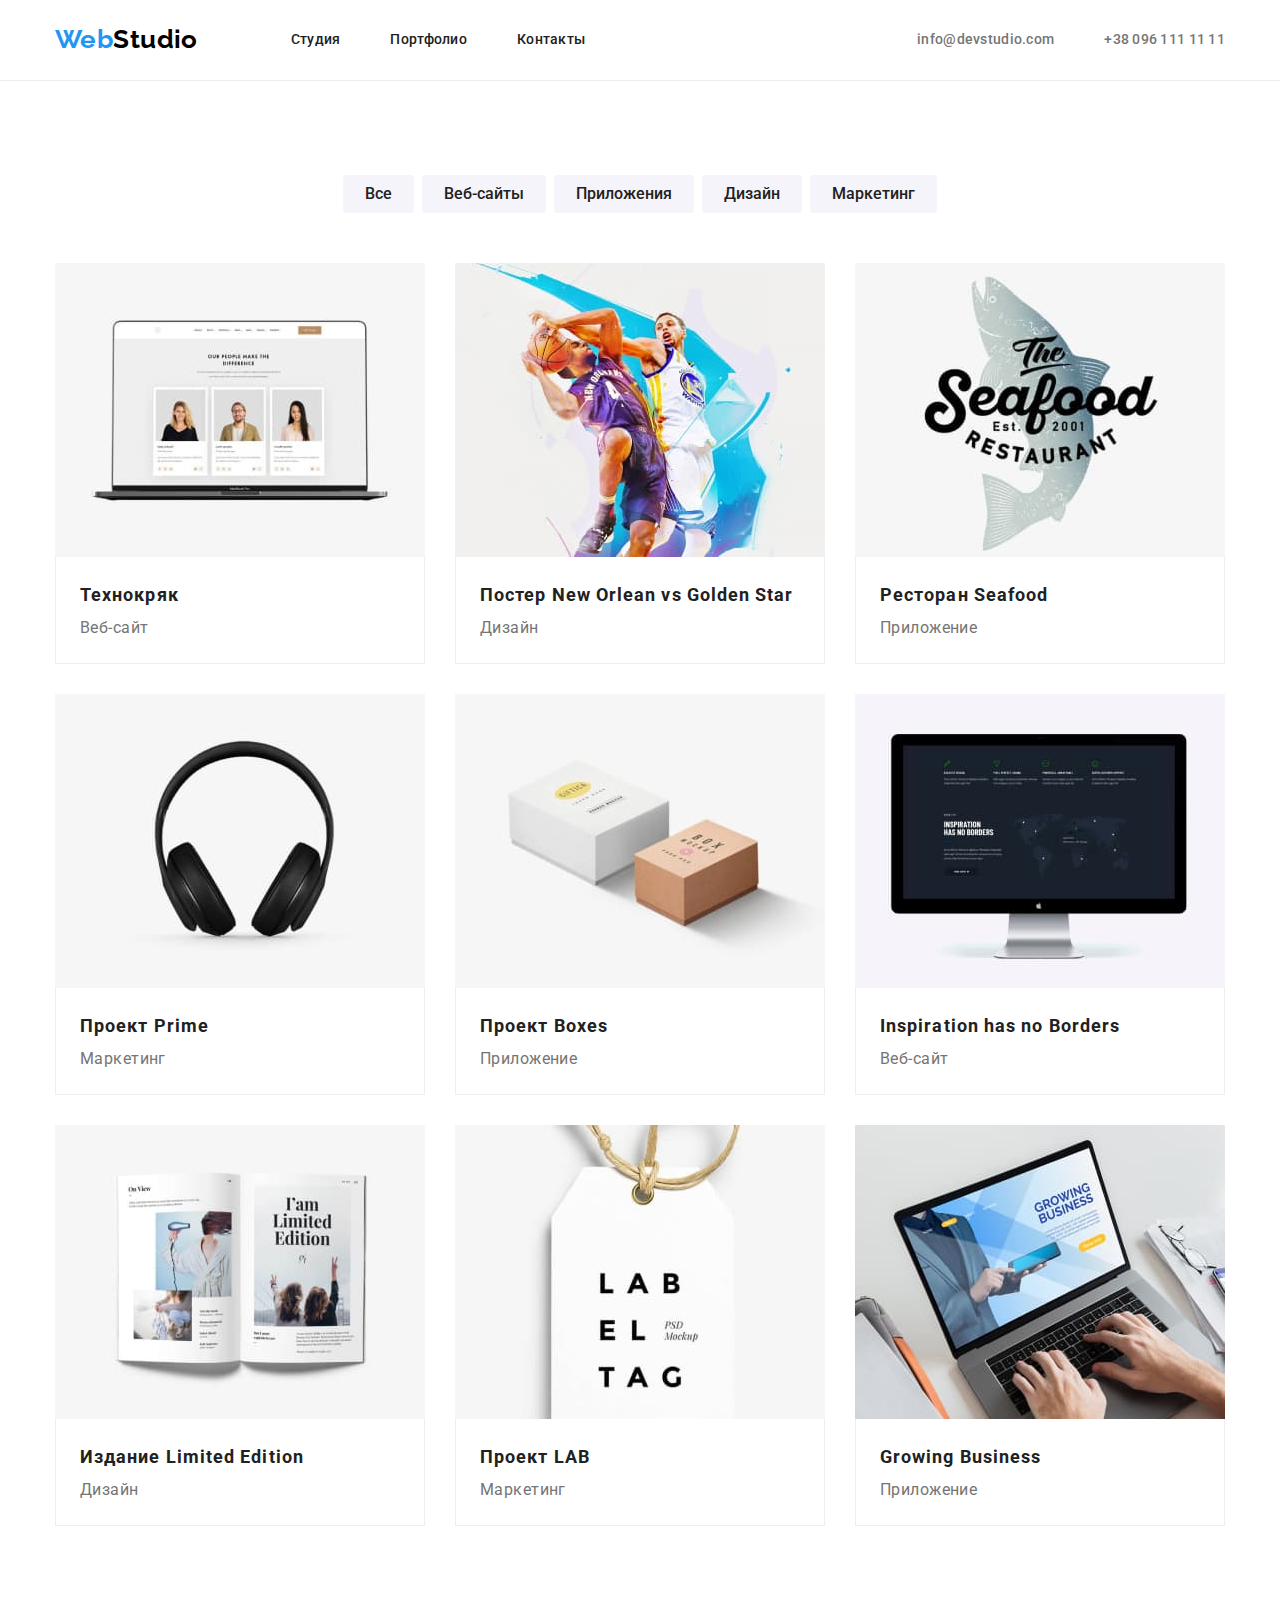
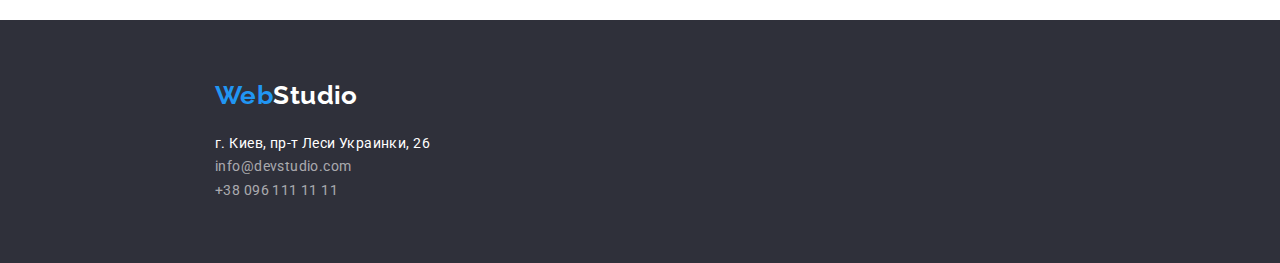
==== commit 635486fb: "grid fixes" ====
--- a/portfolio.html
+++ b/portfolio.html
@@ -17,170 +17,190 @@
   </head>
 
   <body>
+      <!--Header--><!--Header--><!--Header--><!--Header--><!--Header--><!--Header--><!--Header--><!--Header-->
+
+      <header class="header-border">
+      <div class="container top-bar">
+        <a href="./index.html" class="logo"><span class="logo-first">Web</span>Studio</a>
+        <nav>
+          <ul class="site-nav list">
+            <li class="list-item"><a href="./index.html" class="link">Студия</a></li>
+            <li class="list-item"><a href="./portfolio.html" class="link">Портфолио</a></li>
+            <li class="list-item"><a href="#" class="link">Контакты</a></li>
+          </ul>
+        </nav>
+        <ul class="auth-nav list">
+          <li class="list-item">
+            <a href="mailto:info@devstudio.com" class="link">info@devstudio.com</a>
+          </li>
+          <li class="list-item">
+            <a href="tel:+380961111111" class="link">+38 096 111 11 11</a>
+          </li>
+        </ul>
+      </div>
+    </header>
+
+      <!--Main section--><!--Main section--><!--Main section--><!--Main section--><!--Main section-->
+
+      <main>
+        <div class="wrap"></div>
+          <section class="section portfolio">
+            <div class="container">
+              <h1 hidden>Наши работы</h1>
+    
+      <!-- Works filter -->
+    
+              <ul class="filter-list list">
+                <li class="list-item"><button type="button" class="filter-button">Все</button></li>
+                <li class="list-item">
+                  <button type="button" class="filter-button">Веб-сайты</button>
+                </li>
+                <li class="list-item">
+                  <button type="button" class="filter-button">Приложения</button>
+                </li>
+                <li class="list-item"><button type="button" class="filter-button">Дизайн</button></li>
+                <li class="list-item">
+                  <button type="button" class="filter-button">Маркетинг</button>
+                </li>
+              </ul>
+    
+                <!-- Works examples -->
+    
+              <ul class="filter-items list">
+                <li class="list-item">
+                  <a href="#" class="link">
+                    <img
+                      src="./images/web-tech.jpg"
+                      alt="Презентация проекта технокряк"
+                      width="370"
+                    />
+                    <div class="link-discription">
+                      <h2 class="title">Технокряк</h2>
+                      <p class="filter-type">Веб-сайт</p>
+                    </div>
+                  </a>
+                </li>
+                <li class="list-item">
+                  <a href="#" class="link">
+                    <img
+                      src="./images/design-no.jpg"
+                      alt="Постер New Orlean vs Golden State Warriors"
+                      width="370"
+                    />
+                    <div class="link-discription">
+                      <h2 class="title">Постер New Orlean vs Golden Star</h2>
+                      <p class="filter-type">Дизайн</p>
+                    </div>
+                  </a>
+                </li>
+                <li class="list-item">
+                  <a href="#" class="link">
+                    <img
+                      src="./images/app-seafoof.jpg"
+                      alt="Презентация приложения Seafood"
+                      width="370"
+                    />
+                    <div class="link-discription">
+                      <h2 class="title">Ресторан Seafood</h2>
+                      <p class="filter-type">Приложение</p>
+                    </div>
+                  </a>
+                </li>
+                <li class="list-item">
+                  <a href="#" class="link">
+                    <img
+                      src="./images/marketing-prime.jpg"
+                      alt="Презентация проекта Prime"
+                      width="370"
+                    />
+                    <div class="link-discription">
+                      <h2 class="title">Проект Prime</h2>
+                      <p class="filter-type">Маркетинг</p>
+                    </div>
+                  </a>
+                </li>
+                <li class="list-item">
+                  <a href="#" class="link">
+                    <img src="./images/app-boxes.jpg" alt="Презентация проекта Boxes" width="370" />
+                    <div class="link-discription">
+                      <h2 class="title">Проект Boxes</h2>
+                      <p class="filter-type">Приложение</p>
+                    </div>
+                  </a>
+                </li>
+                <li class="list-item">
+                  <a href="#" class="link">
+                    <img
+                      src="./images/web-inspiration.jpg"
+                      alt="Презентация проекта Inspiration has no Borders"
+                      width="370"
+                    />
+                    <div class="link-discription">
+                      <h2 class="title">Inspiration has no Borders</h2>
+                      <p class="filter-type">Веб-сайт</p>
+                    </div>
+                  </a>
+                </li>
+                <li class="list-item">
+                  <a href="#" class="link">
+                    <img
+                      src="./images/design-le.jpg"
+                      alt="Дизайн издания Limited Edition"
+                      width="370"
+                    />
+                    <div class="link-discription">
+                      <h2 class="title">Издание Limited Edition</h2>
+                      <p class="filter-type">Дизайн</p>
+                    </div>
+                  </a>
+                </li>
+                <li class="list-item">
+                  <a href="#" class="link">
+                    <img src="./images/marketing-lab.jpg" alt="Презентация проекта LAB" width="370" />
+                    <div class="link-discription">
+                      <h2 class="title">Проект LAB</h2>
+                      <p class="filter-type">Маркетинг</p>
+                    </div>
+                  </a>
+                </li>
+                <li class="list-item">
+                  <a href="#" class="link">
+                    <img
+                      src="./images/app-gb.jpg"
+                      alt="Презентация приложения Growing Business"
+                      width="370"
+                    />
+                    <div class="link-discription">
+                      <h2 class="title">Growing Business</h2>
+                      <p class="filter-type">Приложение</p>
+                    </div>
+                  </a>
+                </li>
+              </ul>
+            </div>
+          </section>
+        </div>
+      </main>
+
+      <!--Footer-->
+
     <div class="wrap">
-      <!--Header--><!--Header--><!--Header--><!--Header--><!--Header--><!--Header--><!--Header--><!--Header-->
-
-      <header class="header-border">
-        <div class="container top-bar">
-          <a href="./index.html" class="logo"><span class="logo-first">Web</span>Studio</a>
-          <nav>
-            <ul class="site-nav list">
-              <li class="list-item"><a href="./index.html" class="link">Студия</a></li>
-              <li class="list-item"><a href="./portfolio.html" class="link">Портфолио</a></li>
-              <li class="list-item"><a href="#" class="link">Контакты</a></li>
-            </ul>
-          </nav>
-          <ul class="auth-nav list">
-            <li class="list-item">
-              <a href="mailto:info@devstudio.com" class="link">info@devstudio.com</a>
-            </li>
-            <li class="list-item">
-              <a href="tel:+380961111111" class="link">+38 096 111 11 11</a>
-            </li>
-          </ul>
-        </div>
-      </header>
-
-      <!--Main section--><!--Main section--><!--Main section--><!--Main section--><!--Main section-->
-
-      <main>
-        <section class="section portfolio">
-          <div class="container">
-            <h1 hidden>Наши работы</h1>
-
-            <!-- Works filter -->
-
-            <ul class="filter-list list">
-              <li class="list-item"><button type="button" class="filter-button">Все</button></li>
-              <li class="list-item">
-                <button type="button" class="filter-button">Веб-сайты</button>
-              </li>
-              <li class="list-item">
-                <button type="button" class="filter-button">Приложения</button>
-              </li>
-              <li class="list-item"><button type="button" class="filter-button">Дизайн</button></li>
-              <li class="list-item">
-                <button type="button" class="filter-button">Маркетинг</button>
-              </li>
-            </ul>
-
-            <!-- Works examples -->
-
-            <ul class="filter-items list">
-              <li class="list-item">
-                <a href="#" class="link">
-                  <img
-                    src="./images/web-tech.jpg"
-                    alt="Презентация проекта технокряк"
-                    width="370"
-                  />
-                  <h2 class="title">Технокряк</h2>
-                  <p class="filter-type">Веб-сайт</p>
-                </a>
-              </li>
-              <li class="list-item">
-                <a href="#" class="link">
-                  <img
-                    src="./images/design-no.jpg"
-                    alt="Постер New Orlean vs Golden State Warriors"
-                    width="370"
-                  />
-                  <h2 class="title">Постер New Orlean vs Golden Star</h2>
-                  <p class="filter-type">Дизайн</p>
-                </a>
-              </li>
-              <li class="list-item">
-                <a href="#" class="link">
-                  <img
-                    src="./images/app-seafoof.jpg"
-                    alt="Презентация приложения Seafood"
-                    width="370"
-                  />
-                  <h2 class="title">Ресторан Seafood</h2>
-                  <p class="filter-type">Приложение</p>
-                </a>
-              </li>
-              <li class="list-item">
-                <a href="#" class="link">
-                  <img
-                    src="./images/marketing-prime.jpg"
-                    alt="Презентация проекта Prime"
-                    width="370"
-                  />
-                  <h2 class="title">Проект Prime</h2>
-                  <p class="filter-type">Маркетинг</p>
-                </a>
-              </li>
-              <li class="list-item">
-                <a href="#" class="link">
-                  <img src="./images/app-boxes.jpg" alt="Презентация проекта Boxes" width="370" />
-                  <h2 class="title">Проект Boxes</h2>
-                  <p class="filter-type">Приложение</p>
-                </a>
-              </li>
-              <li class="list-item">
-                <a href="#" class="link">
-                  <img
-                    src="./images/web-inspiration.jpg"
-                    alt="Презентация проекта Inspiration has no Borders"
-                    width="370"
-                  />
-                  <h2 class="title">Inspiration has no Borders</h2>
-                  <p class="filter-type">Веб-сайт</p>
-                </a>
-              </li>
-              <li class="list-item">
-                <a href="#" class="link">
-                  <img
-                    src="./images/design-le.jpg"
-                    alt="Дизайн издания Limited Edition"
-                    width="370"
-                  />
-                  <h2 class="title">Издание Limited Edition</h2>
-                  <p class="filter-type">Дизайн</p>
-                </a>
-              </li>
-              <li class="list-item">
-                <a href="#" class="link">
-                  <img src="./images/marketing-lab.jpg" alt="Презентация проекта LAB" width="370" />
-                  <h2 class="title">Проект LAB</h2>
-                  <p class="filter-type">Маркетинг</p>
-                </a>
-              </li>
-              <li class="list-item">
-                <a href="#" class="link">
-                  <img
-                    src="./images/app-gb.jpg"
-                    alt="Презентация приложения Growing Business"
-                    width="370"
-                  />
-                  <h2 class="title">Growing Business</h2>
-                  <p class="filter-type">Приложение</p>
-                </a>
-              </li>
-            </ul>
-          </div>
-        </section>
-      </main>
-
-      <!-- Footer --><!-- Footer --><!-- Footer --><!-- Footer --><!-- Footer --><!-- Footer --><!-- Footer -->
-
       <footer class="section bottom">
         <div class="container bottom-shell">
           <a href="./index.html" class="logo"><span class="logo-first">Web</span>Studio</a>
           <address>
             <ul class="bottom-list list">
-              <li class="list-item">
+              <li>
                 <a
                   href="https://www.google.com.ua/maps/place/%D0%B1%D1%83%D0%BB.+%D0%9B%D0%B5%D1%81%D0%B8+%D0%A3%D0%BA%D1%80%D0%B0%D0%B8%D0%BD%D0%BA%D0%B8,+26,+%D0%9A%D0%B8%D0%B5%D0%B2,+02000/@50.4267174,30.5365151,17.56z/data=!4m5!3m4!1s0x40d4cf0e033ecbe9:0x57a4dffefec77da0!8m2!3d50.4265807!4d30.538386?hl=ru"
                   class="map-address link"
                   >г. Киев, пр-т Леси Украинки, 26</a
                 >
               </li>
-              <li class="list-item">
+              <li>
                 <a href="mailto:info@devstudio.com" class="mailphone link">info@devstudio.com</a>
               </li>
-              <li class="list-item">
+              <li>
                 <a href="tel:+380961111111" class="mailphone link">+38 096 111 11 11</a>
               </li>
             </ul>
--- a/css/styles.css
+++ b/css/styles.css
@@ -291,7 +291,6 @@
 
 .filter-list {
   display: flex;
-  outline: 1px solid tomato;
   justify-content: center;
   margin-bottom: 50px;
 }
@@ -324,24 +323,25 @@
 /* Works examples */ /* Works examples */ /* Works examples */ /* Works examples */
 
 .filter-items {
-  display: flex;
-  flex-wrap: wrap;
-  background-color: darkorange;
-}
-
-.filter-items .list-item {
-  width: 370px;
-  margin-right: 30px;
-  margin-bottom: 30px;
-  background-color: darkkhaki;
-}
-
-.filter-items .list-item:nth-child(3n) {
-  margin-right: 0px;
-}
-
-.filter-items .list-item:nth-last-child(-n + 3) {
-  margin-bottom: 0px;
+  display: grid;
+  grid: repeat(3, 1fr) / repeat(3, 1fr);
+  grid-gap: 30px;
+}
+
+.filter-items > .list-item {
+  line-height: 0px;
+}
+
+.filter-items > .list-item:hover,
+.filter-items > .list-item:focus {
+  filter: drop-shadow(0px 4px 4px rgba(0, 0, 0, 0.25));
+}
+
+.filter-items .link-discription {
+  padding: 20px 24px;
+  border-left: 1px solid #eeeeee;
+  border-right: 1px solid #eeeeee;
+  border-bottom: 1px solid #eeeeee;
 }
 
 .filter-items .title {
@@ -356,6 +356,8 @@
   color: var(--primary-text-color);
   font-size: 16px;
   line-height: 1.87;
+
+  margin: 0px;
 }
 
 /* .occupation-list > .list-item {
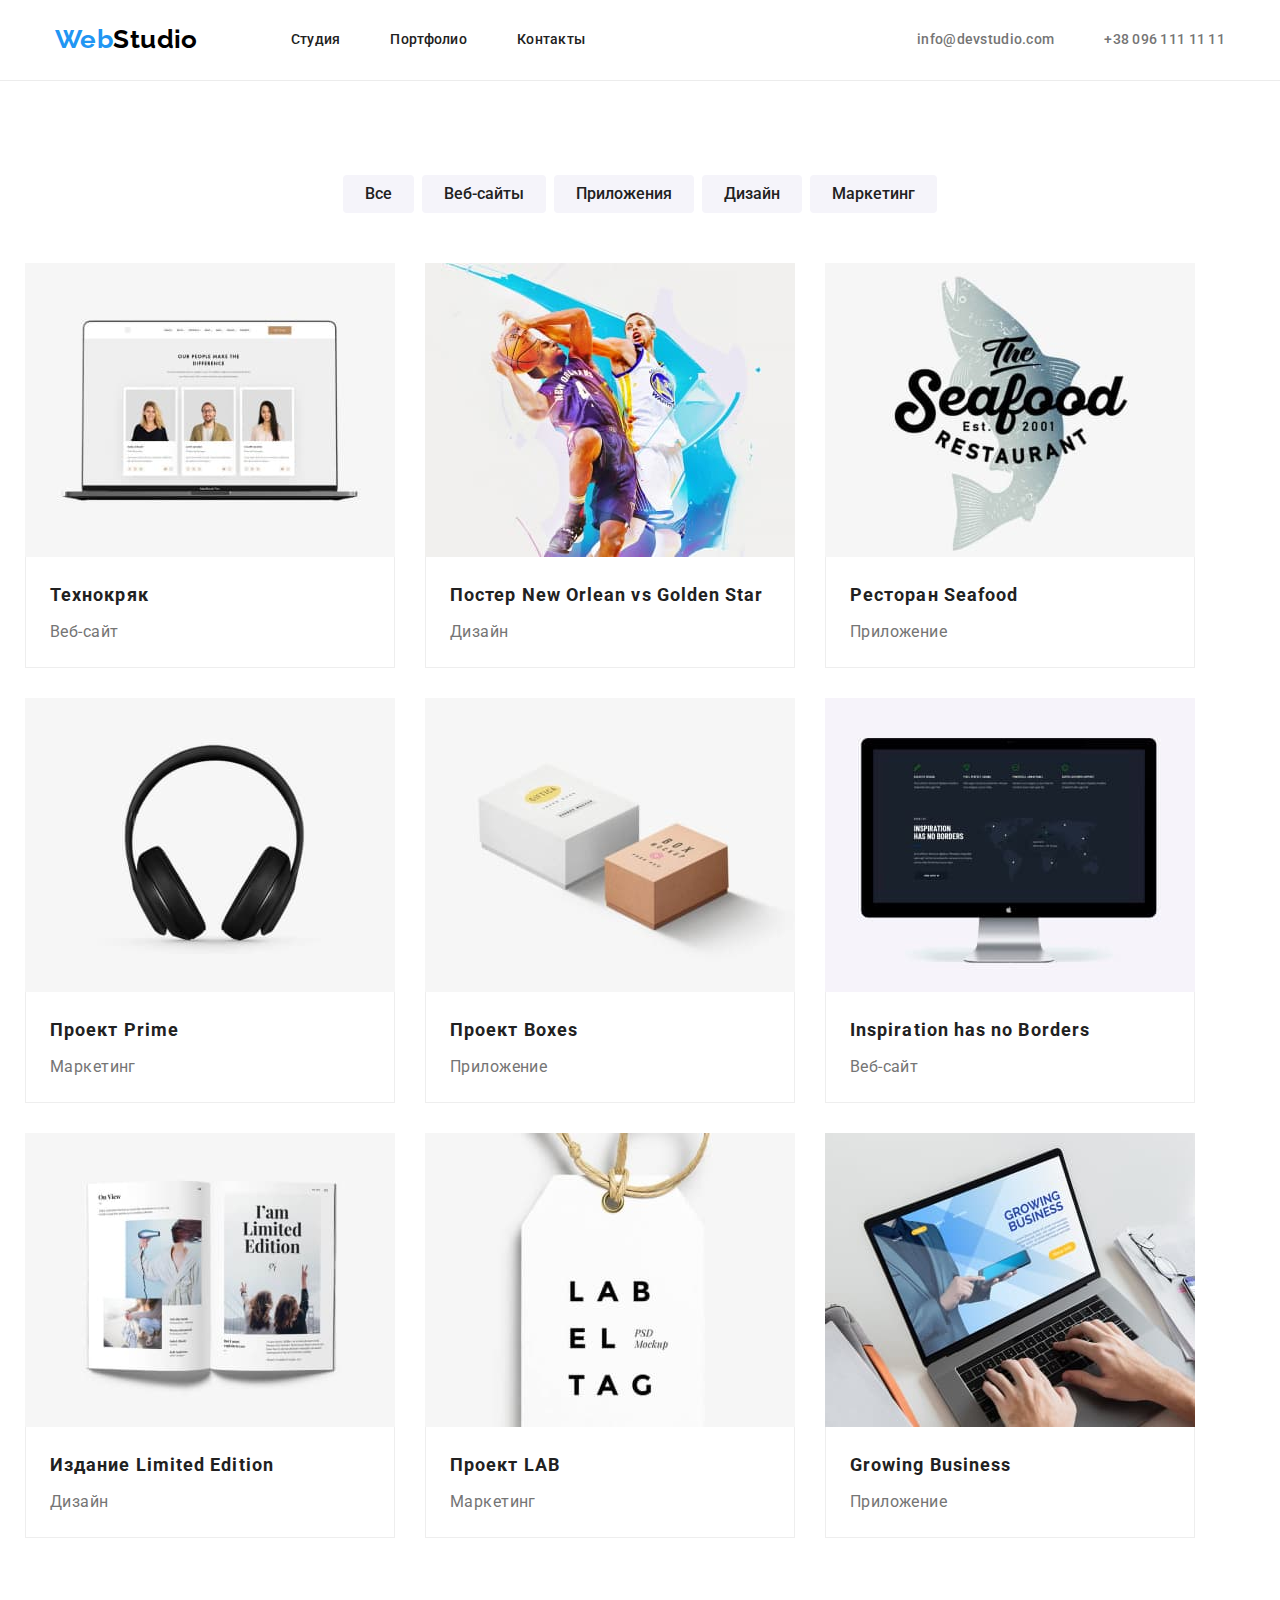
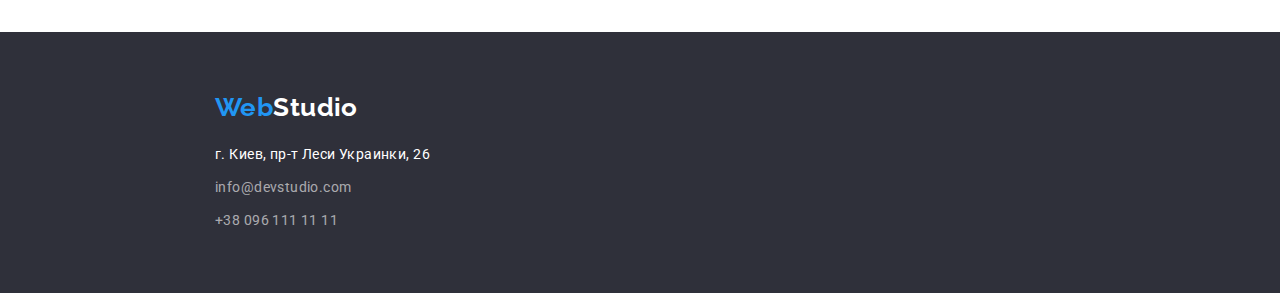
==== commit f7a26856: "hot-fix footter list margin" ====
--- a/portfolio.html
+++ b/portfolio.html
@@ -190,17 +190,17 @@
           <a href="./index.html" class="logo"><span class="logo-first">Web</span>Studio</a>
           <address>
             <ul class="bottom-list list">
-              <li>
+              <li class="list-item">
                 <a
                   href="https://www.google.com.ua/maps/place/%D0%B1%D1%83%D0%BB.+%D0%9B%D0%B5%D1%81%D0%B8+%D0%A3%D0%BA%D1%80%D0%B0%D0%B8%D0%BD%D0%BA%D0%B8,+26,+%D0%9A%D0%B8%D0%B5%D0%B2,+02000/@50.4267174,30.5365151,17.56z/data=!4m5!3m4!1s0x40d4cf0e033ecbe9:0x57a4dffefec77da0!8m2!3d50.4265807!4d30.538386?hl=ru"
                   class="map-address link"
                   >г. Киев, пр-т Леси Украинки, 26</a
                 >
               </li>
-              <li>
+              <li class="list-item">
                 <a href="mailto:info@devstudio.com" class="mailphone link">info@devstudio.com</a>
               </li>
-              <li>
+              <li class="list-item">
                 <a href="tel:+380961111111" class="mailphone link">+38 096 111 11 11</a>
               </li>
             </ul>
--- a/css/styles.css
+++ b/css/styles.css
@@ -4,6 +4,8 @@
   --accent-color: #2196f3;
   --primary-bgcolor: #ffffff;
   --secondary-bgcolor: #2f303a;
+
+  --item-shadow: 0px 4px 4px rgba(0, 0, 0, 0.25);
 }
 
 body {
@@ -22,6 +24,12 @@
   margin: 0px;
 }
 
+img {
+  display: block;
+  max-width: 100%;
+  height: auto;
+}
+
 .link {
   text-decoration: unset;
   margin: 0px;
@@ -203,10 +211,6 @@
   display: flex;
 }
 
-.occupation-list > .list-item {
-  line-height: 0;
-}
-
 .occupation-list > .list-item:not(:first-child) {
   margin-left: 30px;
 }
@@ -280,6 +284,10 @@
   color: #ffffff99;
 }
 
+.bottom-list > .list-item:not(:last-child) {
+  margin-bottom: 9px;
+}
+
 .bottom .link:hover,
 .bottom .link:focus {
   color: var(--accent-color);
@@ -323,18 +331,32 @@
 /* Works examples */ /* Works examples */ /* Works examples */ /* Works examples */
 
 .filter-items {
-  display: grid;
+  display: flex;
+  flex-wrap: wrap;
+  margin-left: -30px;
+  margin-bottom: -30px;
+
+  /* display: grid;
   grid: repeat(3, 1fr) / repeat(3, 1fr);
-  grid-gap: 30px;
+  grid-gap: 30px; */
 }
 
 .filter-items > .list-item {
-  line-height: 0px;
-}
+  flex-basis: calc(100% / 3 - 30px);
+  margin: 0 30px 30px 0;
+}
+
+/* .filter-items > .list-item:nth-child(3n) {
+  margin-right: 0px;
+}
+
+.filter-items > .list-item:nth-last-child(-n + 3) {
+  margin-bottom: 0px;
+} */
 
 .filter-items > .list-item:hover,
 .filter-items > .list-item:focus {
-  filter: drop-shadow(0px 4px 4px rgba(0, 0, 0, 0.25));
+  box-shadow: var(--item-shadow);
 }
 
 .filter-items .link-discription {
@@ -357,9 +379,5 @@
   font-size: 16px;
   line-height: 1.87;
 
-  margin: 0px;
-}
-
-/* .occupation-list > .list-item {
-  line-height: 0;
-} */
+  margin: 4px 0 0;
+}
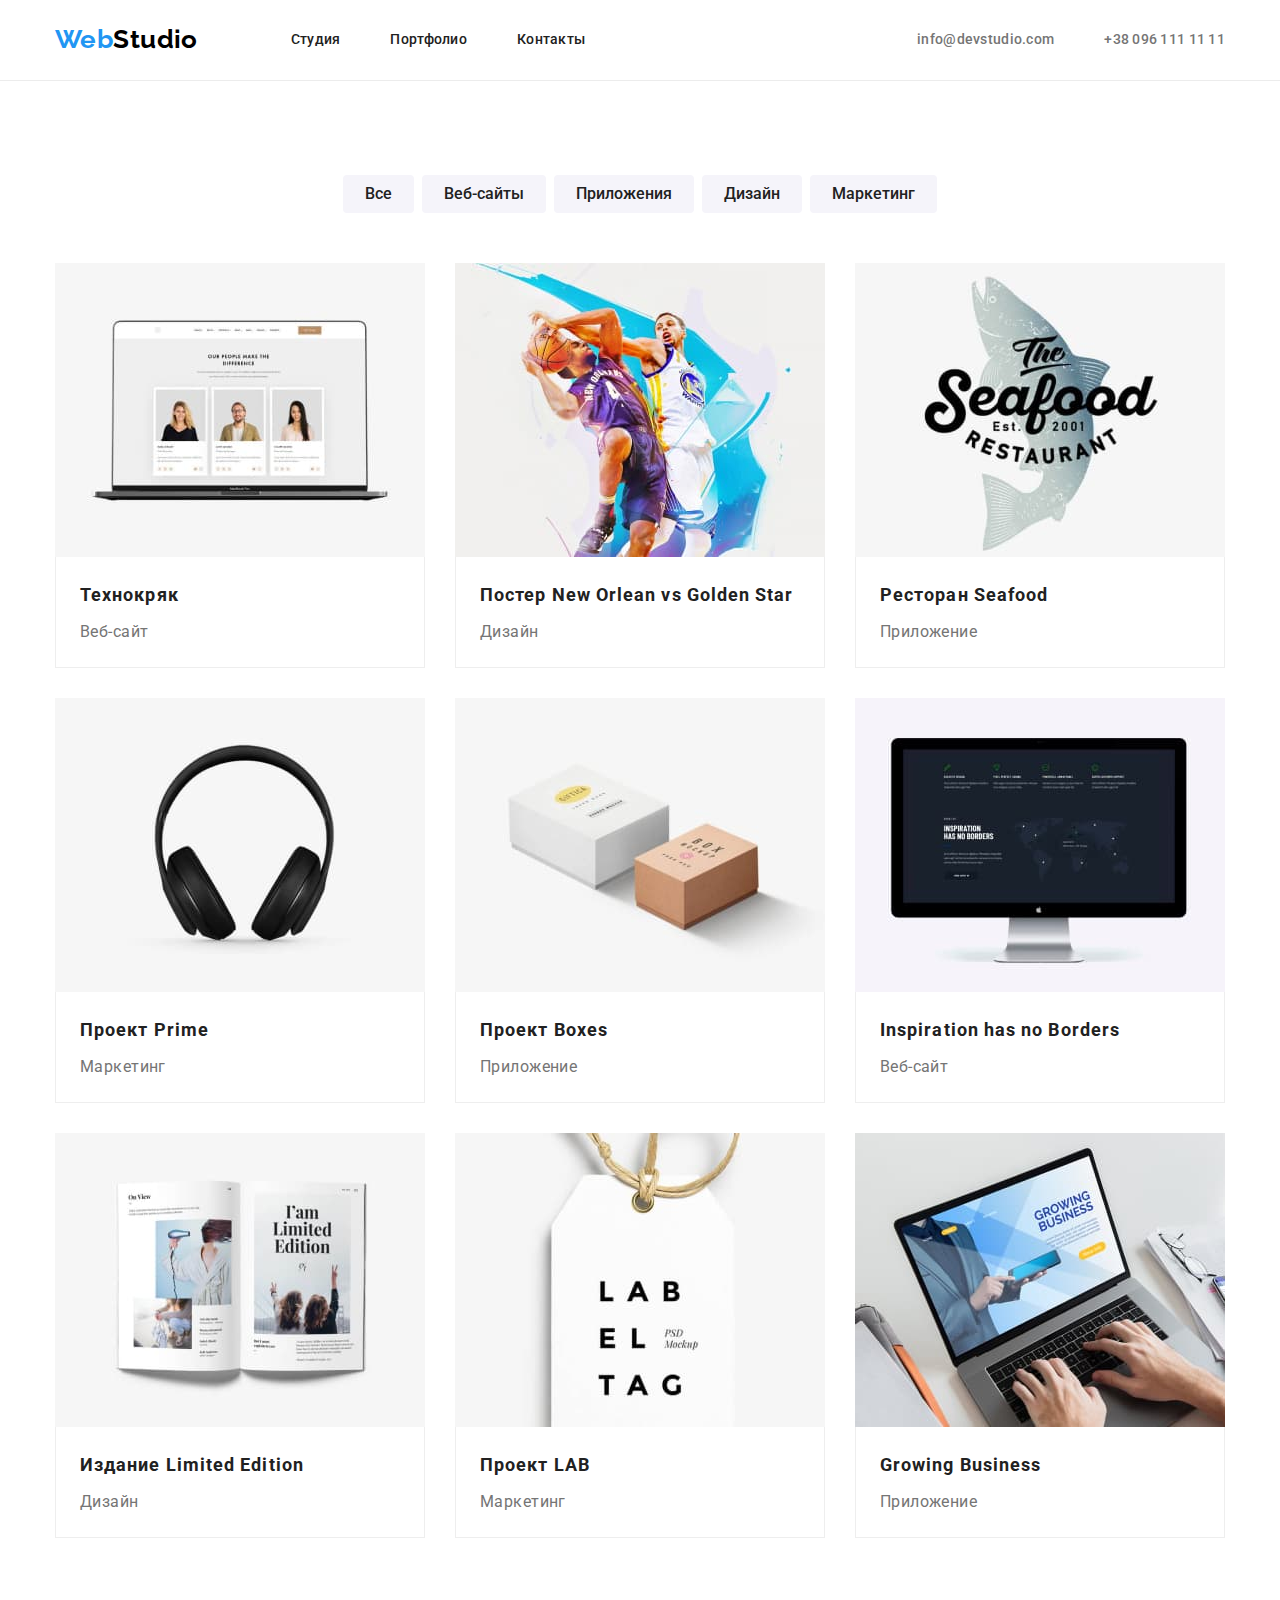
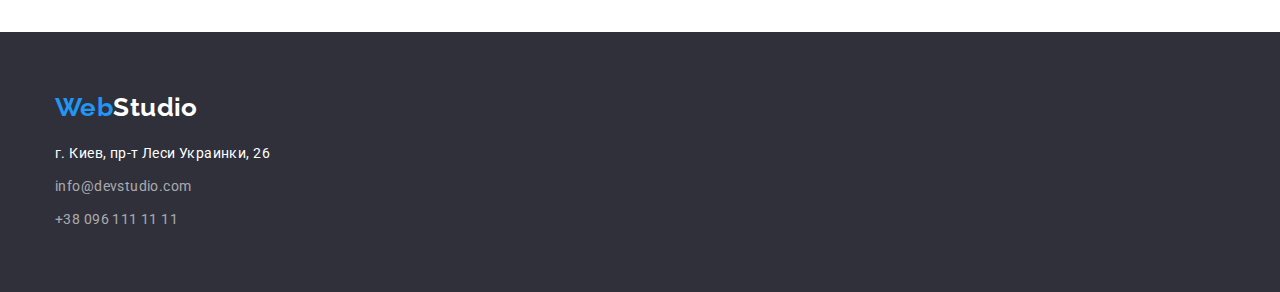
==== commit f0d495d5: "hotfix by response" ====
--- a/portfolio.html
+++ b/portfolio.html
@@ -17,9 +17,9 @@
   </head>
 
   <body>
-      <!--Header--><!--Header--><!--Header--><!--Header--><!--Header--><!--Header--><!--Header--><!--Header-->
-
-      <header class="header-border">
+    <!--Header--><!--Header--><!--Header--><!--Header--><!--Header--><!--Header--><!--Header--><!--Header-->
+
+    <header class="header-border">
       <div class="container top-bar">
         <a href="./index.html" class="logo"><span class="logo-first">Web</span>Studio</a>
         <nav>
@@ -40,173 +40,165 @@
       </div>
     </header>
 
-      <!--Main section--><!--Main section--><!--Main section--><!--Main section--><!--Main section-->
-
-      <main>
-        <div class="wrap"></div>
-          <section class="section portfolio">
-            <div class="container">
-              <h1 hidden>Наши работы</h1>
-    
-      <!-- Works filter -->
-    
-              <ul class="filter-list list">
-                <li class="list-item"><button type="button" class="filter-button">Все</button></li>
-                <li class="list-item">
-                  <button type="button" class="filter-button">Веб-сайты</button>
-                </li>
-                <li class="list-item">
-                  <button type="button" class="filter-button">Приложения</button>
-                </li>
-                <li class="list-item"><button type="button" class="filter-button">Дизайн</button></li>
-                <li class="list-item">
-                  <button type="button" class="filter-button">Маркетинг</button>
-                </li>
-              </ul>
-    
-                <!-- Works examples -->
-    
-              <ul class="filter-items list">
-                <li class="list-item">
-                  <a href="#" class="link">
-                    <img
-                      src="./images/web-tech.jpg"
-                      alt="Презентация проекта технокряк"
-                      width="370"
-                    />
-                    <div class="link-discription">
-                      <h2 class="title">Технокряк</h2>
-                      <p class="filter-type">Веб-сайт</p>
-                    </div>
-                  </a>
-                </li>
-                <li class="list-item">
-                  <a href="#" class="link">
-                    <img
-                      src="./images/design-no.jpg"
-                      alt="Постер New Orlean vs Golden State Warriors"
-                      width="370"
-                    />
-                    <div class="link-discription">
-                      <h2 class="title">Постер New Orlean vs Golden Star</h2>
-                      <p class="filter-type">Дизайн</p>
-                    </div>
-                  </a>
-                </li>
-                <li class="list-item">
-                  <a href="#" class="link">
-                    <img
-                      src="./images/app-seafoof.jpg"
-                      alt="Презентация приложения Seafood"
-                      width="370"
-                    />
-                    <div class="link-discription">
-                      <h2 class="title">Ресторан Seafood</h2>
-                      <p class="filter-type">Приложение</p>
-                    </div>
-                  </a>
-                </li>
-                <li class="list-item">
-                  <a href="#" class="link">
-                    <img
-                      src="./images/marketing-prime.jpg"
-                      alt="Презентация проекта Prime"
-                      width="370"
-                    />
-                    <div class="link-discription">
-                      <h2 class="title">Проект Prime</h2>
-                      <p class="filter-type">Маркетинг</p>
-                    </div>
-                  </a>
-                </li>
-                <li class="list-item">
-                  <a href="#" class="link">
-                    <img src="./images/app-boxes.jpg" alt="Презентация проекта Boxes" width="370" />
-                    <div class="link-discription">
-                      <h2 class="title">Проект Boxes</h2>
-                      <p class="filter-type">Приложение</p>
-                    </div>
-                  </a>
-                </li>
-                <li class="list-item">
-                  <a href="#" class="link">
-                    <img
-                      src="./images/web-inspiration.jpg"
-                      alt="Презентация проекта Inspiration has no Borders"
-                      width="370"
-                    />
-                    <div class="link-discription">
-                      <h2 class="title">Inspiration has no Borders</h2>
-                      <p class="filter-type">Веб-сайт</p>
-                    </div>
-                  </a>
-                </li>
-                <li class="list-item">
-                  <a href="#" class="link">
-                    <img
-                      src="./images/design-le.jpg"
-                      alt="Дизайн издания Limited Edition"
-                      width="370"
-                    />
-                    <div class="link-discription">
-                      <h2 class="title">Издание Limited Edition</h2>
-                      <p class="filter-type">Дизайн</p>
-                    </div>
-                  </a>
-                </li>
-                <li class="list-item">
-                  <a href="#" class="link">
-                    <img src="./images/marketing-lab.jpg" alt="Презентация проекта LAB" width="370" />
-                    <div class="link-discription">
-                      <h2 class="title">Проект LAB</h2>
-                      <p class="filter-type">Маркетинг</p>
-                    </div>
-                  </a>
-                </li>
-                <li class="list-item">
-                  <a href="#" class="link">
-                    <img
-                      src="./images/app-gb.jpg"
-                      alt="Презентация приложения Growing Business"
-                      width="370"
-                    />
-                    <div class="link-discription">
-                      <h2 class="title">Growing Business</h2>
-                      <p class="filter-type">Приложение</p>
-                    </div>
-                  </a>
-                </li>
-              </ul>
-            </div>
-          </section>
+    <!--Main section--><!--Main section--><!--Main section--><!--Main section--><!--Main section-->
+
+    <main>
+      <section class="section portfolio">
+        <div class="container">
+          <h1 hidden>Наши работы</h1>
+
+          <!-- Works filter -->
+
+          <ul class="filter-list list">
+            <li class="list-item"><button type="button" class="filter-button">Все</button></li>
+            <li class="list-item">
+              <button type="button" class="filter-button">Веб-сайты</button>
+            </li>
+            <li class="list-item">
+              <button type="button" class="filter-button">Приложения</button>
+            </li>
+            <li class="list-item"><button type="button" class="filter-button">Дизайн</button></li>
+            <li class="list-item">
+              <button type="button" class="filter-button">Маркетинг</button>
+            </li>
+          </ul>
+
+          <!-- Works examples -->
+
+          <ul class="filter-items list">
+            <li class="list-item">
+              <a href="#" class="link">
+                <img src="./images/web-tech.jpg" alt="Презентация проекта технокряк" width="370" />
+                <div class="link-discription">
+                  <h2 class="title">Технокряк</h2>
+                  <p class="filter-type">Веб-сайт</p>
+                </div>
+              </a>
+            </li>
+            <li class="list-item">
+              <a href="#" class="link">
+                <img
+                  src="./images/design-no.jpg"
+                  alt="Постер New Orlean vs Golden State Warriors"
+                  width="370"
+                />
+                <div class="link-discription">
+                  <h2 class="title">Постер New Orlean vs Golden Star</h2>
+                  <p class="filter-type">Дизайн</p>
+                </div>
+              </a>
+            </li>
+            <li class="list-item">
+              <a href="#" class="link">
+                <img
+                  src="./images/app-seafoof.jpg"
+                  alt="Презентация приложения Seafood"
+                  width="370"
+                />
+                <div class="link-discription">
+                  <h2 class="title">Ресторан Seafood</h2>
+                  <p class="filter-type">Приложение</p>
+                </div>
+              </a>
+            </li>
+            <li class="list-item">
+              <a href="#" class="link">
+                <img
+                  src="./images/marketing-prime.jpg"
+                  alt="Презентация проекта Prime"
+                  width="370"
+                />
+                <div class="link-discription">
+                  <h2 class="title">Проект Prime</h2>
+                  <p class="filter-type">Маркетинг</p>
+                </div>
+              </a>
+            </li>
+            <li class="list-item">
+              <a href="#" class="link">
+                <img src="./images/app-boxes.jpg" alt="Презентация проекта Boxes" width="370" />
+                <div class="link-discription">
+                  <h2 class="title">Проект Boxes</h2>
+                  <p class="filter-type">Приложение</p>
+                </div>
+              </a>
+            </li>
+            <li class="list-item">
+              <a href="#" class="link">
+                <img
+                  src="./images/web-inspiration.jpg"
+                  alt="Презентация проекта Inspiration has no Borders"
+                  width="370"
+                />
+                <div class="link-discription">
+                  <h2 class="title">Inspiration has no Borders</h2>
+                  <p class="filter-type">Веб-сайт</p>
+                </div>
+              </a>
+            </li>
+            <li class="list-item">
+              <a href="#" class="link">
+                <img
+                  src="./images/design-le.jpg"
+                  alt="Дизайн издания Limited Edition"
+                  width="370"
+                />
+                <div class="link-discription">
+                  <h2 class="title">Издание Limited Edition</h2>
+                  <p class="filter-type">Дизайн</p>
+                </div>
+              </a>
+            </li>
+            <li class="list-item">
+              <a href="#" class="link">
+                <img src="./images/marketing-lab.jpg" alt="Презентация проекта LAB" width="370" />
+                <div class="link-discription">
+                  <h2 class="title">Проект LAB</h2>
+                  <p class="filter-type">Маркетинг</p>
+                </div>
+              </a>
+            </li>
+            <li class="list-item">
+              <a href="#" class="link">
+                <img
+                  src="./images/app-gb.jpg"
+                  alt="Презентация приложения Growing Business"
+                  width="370"
+                />
+                <div class="link-discription">
+                  <h2 class="title">Growing Business</h2>
+                  <p class="filter-type">Приложение</p>
+                </div>
+              </a>
+            </li>
+          </ul>
         </div>
-      </main>
-
-      <!--Footer-->
-
-    <div class="wrap">
-      <footer class="section bottom">
-        <div class="container bottom-shell">
-          <a href="./index.html" class="logo"><span class="logo-first">Web</span>Studio</a>
-          <address>
-            <ul class="bottom-list list">
-              <li class="list-item">
-                <a
-                  href="https://www.google.com.ua/maps/place/%D0%B1%D1%83%D0%BB.+%D0%9B%D0%B5%D1%81%D0%B8+%D0%A3%D0%BA%D1%80%D0%B0%D0%B8%D0%BD%D0%BA%D0%B8,+26,+%D0%9A%D0%B8%D0%B5%D0%B2,+02000/@50.4267174,30.5365151,17.56z/data=!4m5!3m4!1s0x40d4cf0e033ecbe9:0x57a4dffefec77da0!8m2!3d50.4265807!4d30.538386?hl=ru"
-                  class="map-address link"
-                  >г. Киев, пр-т Леси Украинки, 26</a
-                >
-              </li>
-              <li class="list-item">
-                <a href="mailto:info@devstudio.com" class="mailphone link">info@devstudio.com</a>
-              </li>
-              <li class="list-item">
-                <a href="tel:+380961111111" class="mailphone link">+38 096 111 11 11</a>
-              </li>
-            </ul>
-          </address>
-        </div>
-      </footer>
-    </div>
+      </section>
+    </main>
+
+    <!--Footer-->
+
+    <footer class="section bottom">
+      <div class="container bottom-shell">
+        <a href="./index.html" class="logo"><span class="logo-first">Web</span>Studio</a>
+        <address>
+          <ul class="bottom-list list">
+            <li class="list-item">
+              <a
+                href="https://www.google.com.ua/maps/place/%D0%B1%D1%83%D0%BB.+%D0%9B%D0%B5%D1%81%D0%B8+%D0%A3%D0%BA%D1%80%D0%B0%D0%B8%D0%BD%D0%BA%D0%B8,+26,+%D0%9A%D0%B8%D0%B5%D0%B2,+02000/@50.4267174,30.5365151,17.56z/data=!4m5!3m4!1s0x40d4cf0e033ecbe9:0x57a4dffefec77da0!8m2!3d50.4265807!4d30.538386?hl=ru"
+                class="map-address link"
+                >г. Киев, пр-т Леси Украинки, 26</a
+              >
+            </li>
+            <li class="list-item">
+              <a href="mailto:info@devstudio.com" class="mailphone link">info@devstudio.com</a>
+            </li>
+            <li class="list-item">
+              <a href="tel:+380961111111" class="mailphone link">+38 096 111 11 11</a>
+            </li>
+          </ul>
+        </address>
+      </div>
+    </footer>
   </body>
 </html>
--- a/css/styles.css
+++ b/css/styles.css
@@ -133,6 +133,8 @@
 /* Hero title*/
 
 .hero {
+  height: 600px;
+  padding: 200px 0;
   background-color: var(--secondary-bgcolor); /* temporarily add-ons for visualization */
   text-align: center;
 }
@@ -176,6 +178,10 @@
   text-transform: uppercase;
 }
 
+.features .features-content {
+  margin: 10px 0;
+}
+
 .features .features-list {
   line-height: 1.71;
   display: flex;
@@ -221,6 +227,7 @@
   background-color: #e5e5e5;
   font-size: 16px;
   line-height: 1.19;
+  text-align: center;
 }
 
 .team .section-title {
@@ -238,7 +245,6 @@
 .team-list > .list-item {
   width: calc((100%-90px) / 4);
   background-color: var(--primary-bgcolor);
-  text-align: center;
 }
 
 .team-list > .list-item:not(:first-child) {
@@ -267,11 +273,9 @@
 }
 
 .bottom .logo {
-  color: #ffffff;
-}
-
-.bottom .bottom-list {
-  margin-top: 20px;
+  display: inline-block;
+  color: #ffffff;
+  margin-bottom: 20px;
 }
 
 .bottom .map-address {
@@ -333,7 +337,7 @@
 .filter-items {
   display: flex;
   flex-wrap: wrap;
-  margin-left: -30px;
+  margin-right: -30px;
   margin-bottom: -30px;
 
   /* display: grid;
